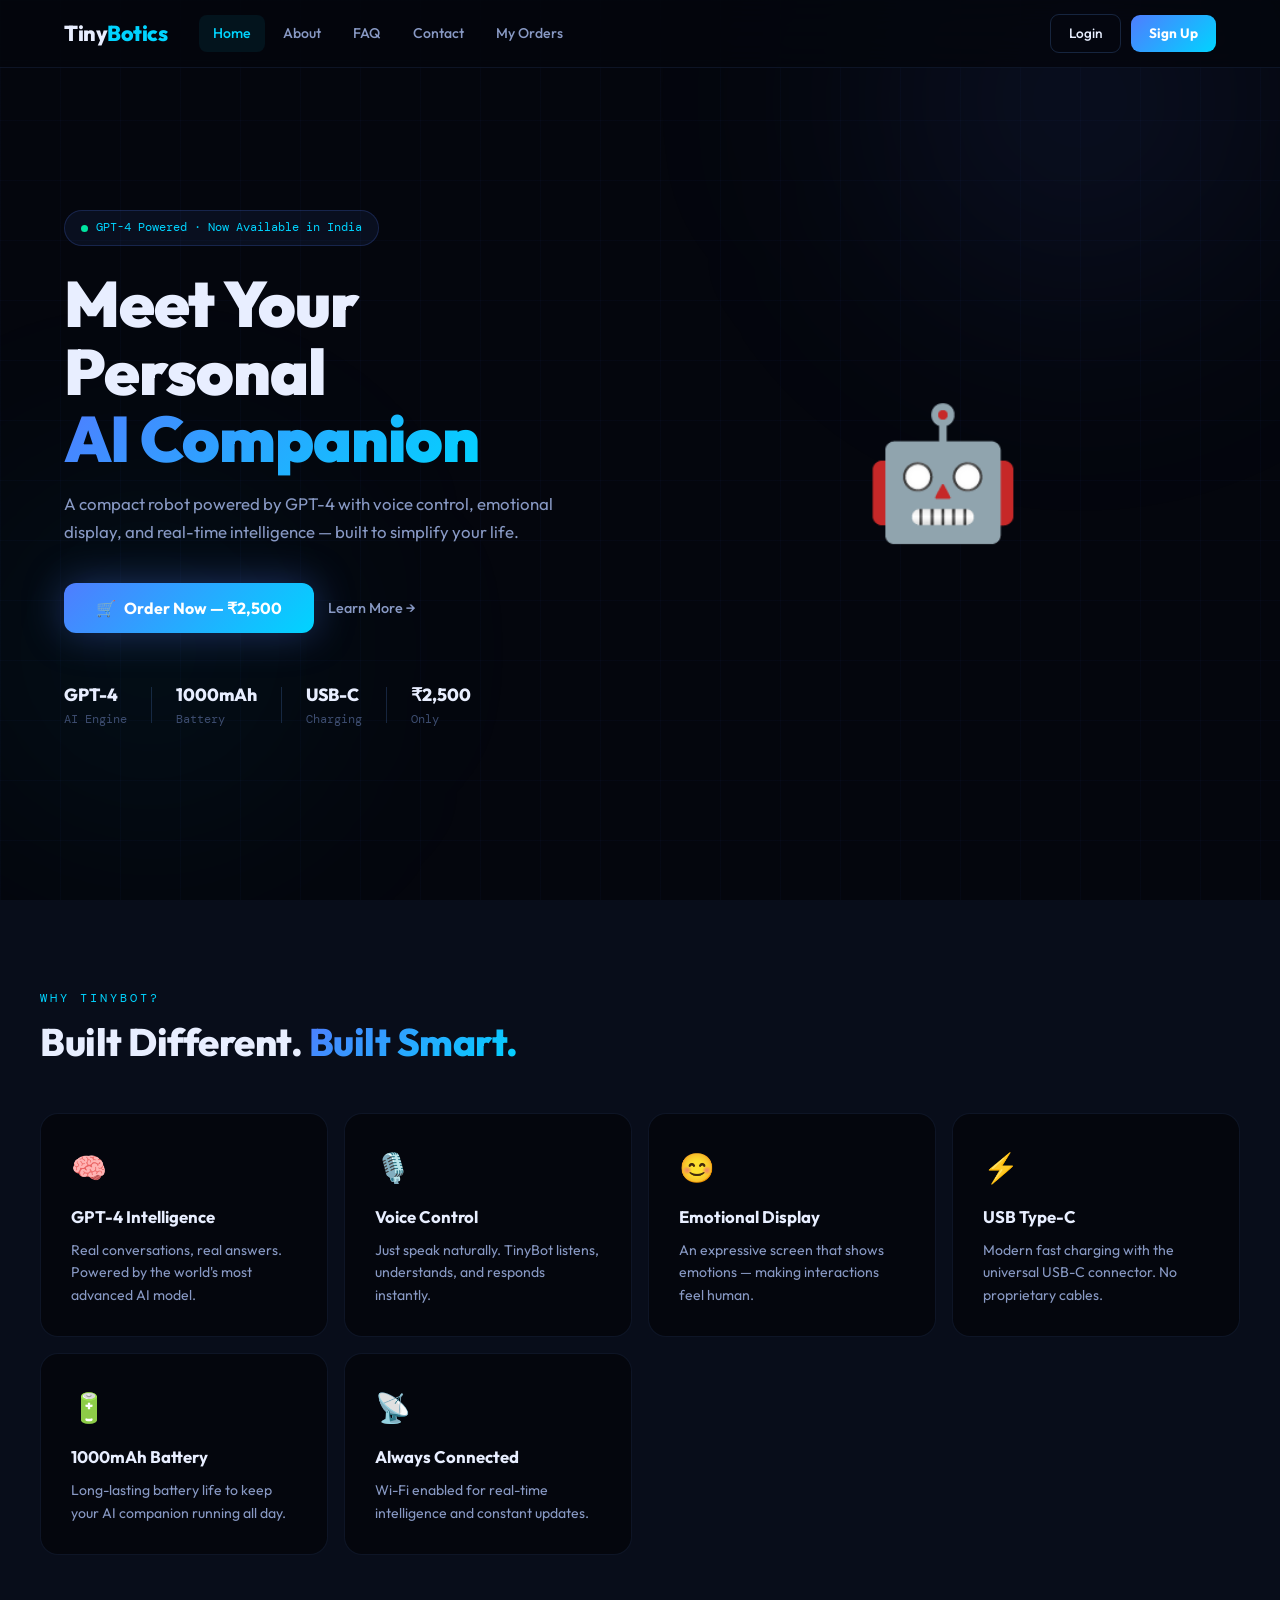
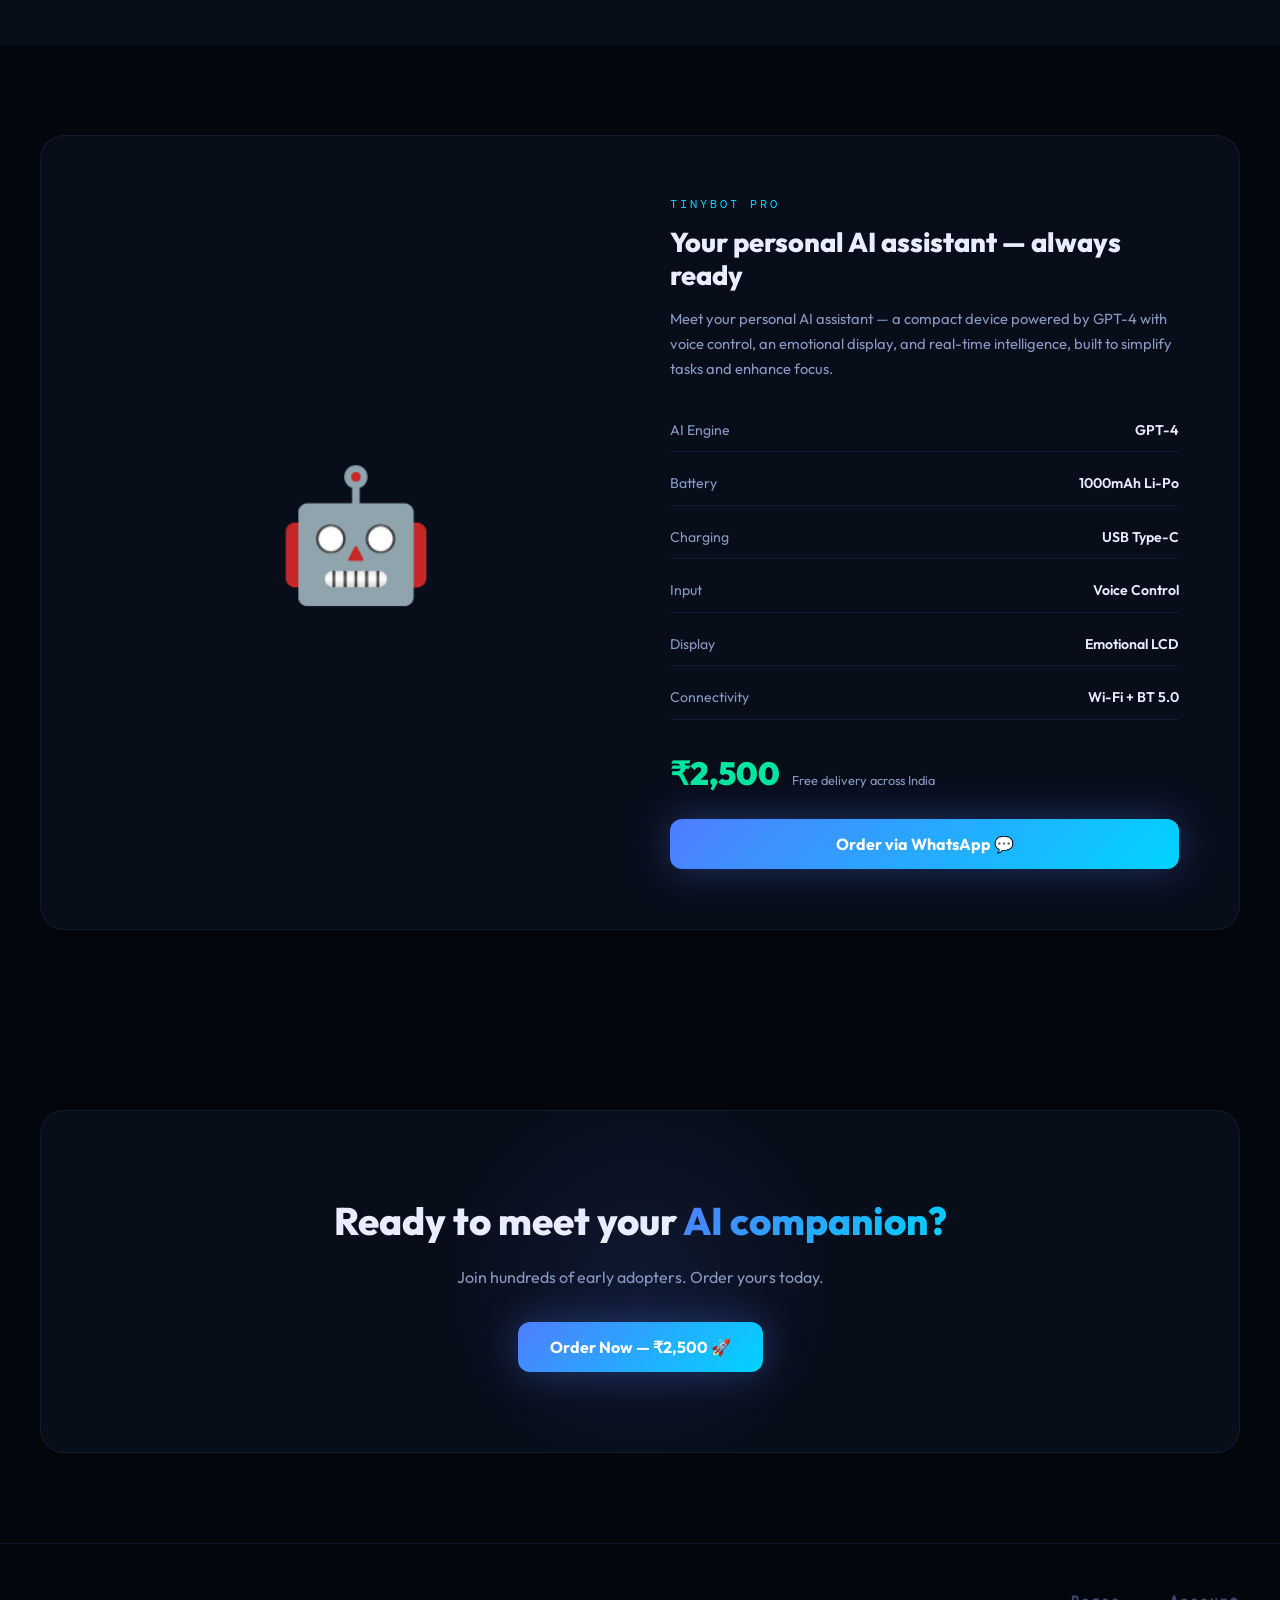
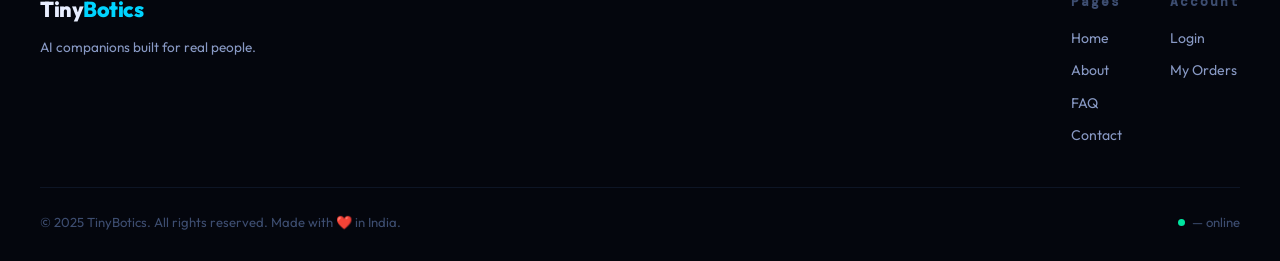
==== index.html @ 87dfd5c6 "Update index.html" ====
<!DOCTYPE html>
<html lang="en">
<head>
<meta charset="UTF-8">
<meta name="viewport" content="width=device-width, initial-scale=1.0">
<title>TinyBotics — AI Robot Companion</title>
<link href="https://fonts.googleapis.com/css2?family=Outfit:wght@300;400;500;600;700;800;900&family=DM+Mono:wght@400;500&display=swap" rel="stylesheet">
<link rel="stylesheet" href="style.css">
</head>
<body>

<!-- NAVBAR -->
<nav class="navbar">
  <div class="nav-container">
    <a href="index.html" class="logo">Tiny<span>Botics</span></a>
    <ul class="nav-links" id="nav-links">
      <li><a href="index.html" class="active">Home</a></li>
      <li><a href="about.html">About</a></li>
      <li><a href="faq.html">FAQ</a></li>
      <li><a href="contact.html">Contact</a></li>
      <li><a href="orders.html">My Orders</a></li>
    </ul>
    <div class="nav-auth" id="nav-auth">
      <a href="login.html" class="btn-outline">Login</a>
      <a href="login.html#signup" class="btn-primary">Sign Up</a>
    </div>
    <div class="nav-user" id="nav-user" style="display:none">
      <span class="user-greeting" id="user-greeting"></span>
      <div class="avatar-wrap">
        <div class="avatar" id="nav-avatar" onclick="toggleMenu()"></div>
        <div class="avatar-dropdown" id="avatar-dropdown">
          <a href="orders.html">📦 My Orders</a>
          <button onclick="doLogout()">🚪 Logout</button>
        </div>
      </div>
    </div>
    <button class="hamburger" onclick="toggleNav()" id="hamburger">☰</button>
  </div>
</nav>

<!-- HERO -->
<section class="hero">
  <div class="hero-bg-grid"></div>
  <div class="hero-orb orb1"></div>
  <div class="hero-orb orb2"></div>
  <div class="hero-content">
    <div class="hero-badge">
      <span class="badge-dot"></span>
      GPT-4 Powered · Now Available in India
    </div>
    <h1 class="hero-title">
      Meet Your Personal<br>
      <span class="gradient-text">AI Companion</span>
    </h1>
    <p class="hero-sub">A compact robot powered by GPT-4 with voice control, emotional display, and real-time intelligence — built to simplify your life.</p>
    <div class="hero-actions">
      <button class="btn-buy-hero" onclick="handleBuy()">
        <span>🛒</span> Order Now — ₹2,500
      </button>
      <a href="about.html" class="btn-learn">Learn More →</a>
    </div>
    <div class="hero-stats">
      <div class="stat"><span class="stat-n">GPT-4</span><span class="stat-l">AI Engine</span></div>
      <div class="stat-divider"></div>
      <div class="stat"><span class="stat-n">1000mAh</span><span class="stat-l">Battery</span></div>
      <div class="stat-divider"></div>
      <div class="stat"><span class="stat-n">USB-C</span><span class="stat-l">Charging</span></div>
      <div class="stat-divider"></div>
      <div class="stat"><span class="stat-n">₹2,500</span><span class="stat-l">Only</span></div>
    </div>
  </div>
  <div class="hero-image">
    <!-- REPLACE src WITH YOUR GITHUB RAW IMAGE LINK -->
    <div class="robot-frame">
      <img src="images/robot.png" alt="TinyBot Pro" class="robot-img" onerror="this.parentElement.innerHTML=robotFallback()">
      <div class="robot-glow"></div>
    </div>
  </div>
</section>

<!-- FEATURES -->
<section class="section features-section">
  <div class="container">
    <p class="section-tag">Why TinyBot?</p>
    <h2 class="section-title">Built Different. <span class="gradient-text">Built Smart.</span></h2>
    <div class="features-grid">
      <div class="feature-card">
        <div class="feat-icon">🧠</div>
        <h3>GPT-4 Intelligence</h3>
        <p>Real conversations, real answers. Powered by the world's most advanced AI model.</p>
      </div>
      <div class="feature-card">
        <div class="feat-icon">🎙️</div>
        <h3>Voice Control</h3>
        <p>Just speak naturally. TinyBot listens, understands, and responds instantly.</p>
      </div>
      <div class="feature-card">
        <div class="feat-icon">😊</div>
        <h3>Emotional Display</h3>
        <p>An expressive screen that shows emotions — making interactions feel human.</p>
      </div>
      <div class="feature-card">
        <div class="feat-icon">⚡</div>
        <h3>USB Type-C</h3>
        <p>Modern fast charging with the universal USB-C connector. No proprietary cables.</p>
      </div>
      <div class="feature-card">
        <div class="feat-icon">🔋</div>
        <h3>1000mAh Battery</h3>
        <p>Long-lasting battery life to keep your AI companion running all day.</p>
      </div>
      <div class="feature-card">
        <div class="feat-icon">📡</div>
        <h3>Always Connected</h3>
        <p>Wi-Fi enabled for real-time intelligence and constant updates.</p>
      </div>
    </div>
  </div>
</section>

<!-- PRODUCT SHOWCASE -->
<section class="section product-section">
  <div class="container">
    <div class="product-card">
      <div class="product-img-wrap">
        <!-- REPLACE WITH YOUR GITHUB IMAGE -->
        <img src="https://raw.githubusercontent.com/Sahusohan/robo/refs/heads/main/images/file_00000000af5871fa86907bddb2da27bc.png" alt="TinyBot Pro" class="product-img" onerror="this.style.display='none'">
        <div class="product-img-fallback" id="prod-fallback">🤖</div>
      </div>
      <div class="product-info">
        <p class="section-tag">TinyBot Pro</p>
        <h2>Your personal AI assistant — always ready</h2>
        <p class="product-desc">Meet your personal AI assistant — a compact device powered by GPT-4 with voice control, an emotional display, and real-time intelligence, built to simplify tasks and enhance focus.</p>
        <ul class="product-specs">
          <li><span class="spec-key">AI Engine</span><span class="spec-val">GPT-4</span></li>
          <li><span class="spec-key">Battery</span><span class="spec-val">1000mAh Li-Po</span></li>
          <li><span class="spec-key">Charging</span><span class="spec-val">USB Type-C</span></li>
          <li><span class="spec-key">Input</span><span class="spec-val">Voice Control</span></li>
          <li><span class="spec-key">Display</span><span class="spec-val">Emotional LCD</span></li>
          <li><span class="spec-key">Connectivity</span><span class="spec-val">Wi-Fi + BT 5.0</span></li>
        </ul>
        <div class="product-price-row">
          <span class="product-price">₹2,500</span>
          <span class="price-note">Free delivery across India</span>
        </div>
        <button class="btn-buy-hero" onclick="handleBuy()" style="width:100%;justify-content:center;">Order via WhatsApp 💬</button>
      </div>
    </div>
  </div>
</section>

<!-- CTA -->
<section class="section cta-section">
  <div class="container">
    <div class="cta-box">
      <div class="cta-orb"></div>
      <h2>Ready to meet your <span class="gradient-text">AI companion?</span></h2>
      <p>Join hundreds of early adopters. Order yours today.</p>
      <button class="btn-buy-hero" onclick="handleBuy()">Order Now — ₹2,500 🚀</button>
    </div>
  </div>
</section>

<!-- FOOTER -->
<footer class="footer">
  <div class="container">
    <div class="footer-top">
      <div class="footer-brand">
        <div class="logo">Tiny<span>Botics</span></div>
        <p>AI companions built for real people.</p>
      </div>
      <div class="footer-links">
        <div class="footer-col">
          <h4>Pages</h4>
          <a href="index.html">Home</a>
          <a href="about.html">About</a>
          <a href="faq.html">FAQ</a>
          <a href="contact.html">Contact</a>
        </div>
        <div class="footer-col">
          <h4>Account</h4>
          <a href="login.html">Login</a>
          <a href="orders.html">My Orders</a>
        </div>
      </div>
    </div>
    <div class="footer-bottom">
      <p>© 2025 TinyBotics. All rights reserved. Made with ❤️ in India.</p>
      <div class="visitor-pill" id="visitor-pill">
        <span class="vis-dot"></span>
        <span id="vis-count">— online</span>
      </div>
    </div>
  </div>
</footer>

<!-- TOAST -->
<div class="toast" id="toast"></div>

<script type="module">
import { initializeApp } from "https://www.gstatic.com/firebasejs/10.12.0/firebase-app.js";
import { getAuth, onAuthStateChanged, signOut } from "https://www.gstatic.com/firebasejs/10.12.0/firebase-auth.js";
import { getFirestore, collection, addDoc, getDocs, doc, setDoc, serverTimestamp } from "https://www.gstatic.com/firebasejs/10.12.0/firebase-firestore.js";

const firebaseConfig = {
  apiKey: "AIzaSyBPeJZRj48zLkgLziX-AaB--edSS_GfoOU",
  authDomain: "anonymousconfession-19707.firebaseapp.com",
  databaseURL: "https://anonymousconfession-19707-default-rtdb.firebaseio.com",
  projectId: "anonymousconfession-19707",
  storageBucket: "anonymousconfession-19707.firebasestorage.app",
  messagingSenderId: "513711142017",
  appId: "1:513711142017:web:319791913b52aa5b644980"
};

const app = initializeApp(firebaseConfig);
const auth = getAuth(app);
const db = getFirestore(app);
let currentUser = null;

onAuthStateChanged(auth, async (user) => {
  currentUser = user;
  if (user) {
    document.getElementById('nav-auth').style.display = 'none';
    document.getElementById('nav-user').style.display = 'flex';
    const name = user.displayName || user.email.split('@')[0];
    document.getElementById('user-greeting').textContent = 'Hi, ' + name.split(' ')[0];
    document.getElementById('nav-avatar').textContent = name.charAt(0).toUpperCase();
    await setDoc(doc(db, 'visitors', user.uid), { lastSeen: serverTimestamp(), email: user.email }, { merge: true });
  }
});

// Visitor count
try {
  const snap = await getDocs(collection(db, 'visitors'));
  const now = Date.now();
  let active = 0;
  snap.forEach(d => {
    const ts = d.data().lastSeen?.toMillis?.() || 0;
    if (now - ts < 10 * 60 * 1000) active++;
  });
  document.getElementById('vis-count').textContent = Math.max(active, 1) + ' online';
} catch(e) {}

window.handleBuy = function() {
  if (!currentUser) {
    showToast('⚠️ Please login first to place an order!', 'warn');
    setTimeout(() => window.location.href = 'login.html', 1500);
    return;
  }
  const name = encodeURIComponent(currentUser.displayName || 'Customer');
  const email = encodeURIComponent(currentUser.email);
  const msg = encodeURIComponent(
    `Hello TinyBotics! 👋\n\nI want to order a TinyBot Pro.\n\nName: ${decodeURIComponent(name)}\nEmail: ${decodeURIComponent(email)}\nProduct: TinyBot Pro\nPrice: ₹2,500\n\nPlease confirm and share payment details. Thank you!`
  );
  // Save order
  addDoc(collection(db, 'orders'), {
    userId: currentUser.uid,
    userName: currentUser.displayName || 'Customer',
    userEmail: currentUser.email,
    product: 'TinyBot Pro',
    price: 2500,
    status: 'pending',
    trackingLink: '',
    createdAt: serverTimestamp()
  }).catch(() => {});
  // REPLACE 919999999999 WITH YOUR NUMBER
  window.open(`https://wa.me/919999999999?text=${msg}`, '_blank');
};

window.doLogout = async function() {
  await signOut(auth);
  window.location.href = 'login.html';
};

window.toggleMenu = function() {
  document.getElementById('avatar-dropdown').classList.toggle('open');
};
document.addEventListener('click', e => {
  if (!e.target.closest('.avatar-wrap')) document.getElementById('avatar-dropdown')?.classList.remove('open');
});
</script>

<script>
function robotFallback() {
  return '<div style="font-size:8rem;text-align:center;padding:40px">🤖</div>';
}
function toggleNav() {
  document.getElementById('nav-links').classList.toggle('open');
}
function showToast(msg, type) {
  const t = document.getElementById('toast');
  t.textContent = msg;
  t.className = 'toast show ' + (type || '');
  setTimeout(() => t.className = 'toast', 3000);
}
window.showToast = showToast;
</script>
</body>
</html>
---- style.css ----
/* ============================================
   TINYBOTICS — SHARED STYLESHEET
   ============================================ */

:root {
  --bg: #04060d;
  --surface: #080d1a;
  --surface2: #0f1629;
  --surface3: #151e35;
  --border: rgba(100,160,255,0.1);
  --border2: rgba(100,160,255,0.2);
  --accent: #4f7dff;
  --accent2: #00d4ff;
  --glow: rgba(79,125,255,0.4);
  --text: #e8eeff;
  --text2: #8899c4;
  --muted: #3d4d70;
  --green: #00e5a0;
  --red: #ff4d6a;
  --orange: #ffb347;
  --gradient: linear-gradient(135deg, #4f7dff, #00d4ff);
}

* { margin: 0; padding: 0; box-sizing: border-box; }
html { scroll-behavior: smooth; }

body {
  background: var(--bg);
  color: var(--text);
  font-family: 'Outfit', sans-serif;
  overflow-x: hidden;
  line-height: 1.6;
}

/* ===== NAVBAR ===== */
.navbar {
  position: fixed;
  top: 0; left: 0; right: 0;
  z-index: 200;
  background: rgba(4,6,13,0.85);
  backdrop-filter: blur(24px);
  border-bottom: 1px solid var(--border);
  height: 68px;
}
.nav-container {
  max-width: 1200px;
  margin: 0 auto;
  padding: 0 24px;
  height: 100%;
  display: flex;
  align-items: center;
  gap: 32px;
}
.logo {
  font-size: 1.35rem;
  font-weight: 800;
  color: var(--text);
  text-decoration: none;
  letter-spacing: -0.5px;
  white-space: nowrap;
}
.logo span { color: var(--accent2); }

.nav-links {
  display: flex;
  list-style: none;
  gap: 4px;
  flex: 1;
}
.nav-links a {
  display: block;
  padding: 7px 14px;
  color: var(--text2);
  text-decoration: none;
  font-size: 0.88rem;
  font-weight: 500;
  border-radius: 8px;
  transition: all 0.2s;
}
.nav-links a:hover { background: var(--surface2); color: var(--text); }
.nav-links a.active { color: var(--accent2); background: rgba(0,212,255,0.07); }

.nav-auth { display: flex; gap: 10px; align-items: center; margin-left: auto; }
.nav-user { display: flex; align-items: center; gap: 12px; margin-left: auto; }
.user-greeting { font-size: 0.85rem; color: var(--text2); white-space: nowrap; }

.btn-outline {
  padding: 8px 18px;
  border: 1px solid var(--border2);
  border-radius: 9px;
  color: var(--text);
  text-decoration: none;
  font-size: 0.85rem;
  font-weight: 500;
  transition: all 0.2s;
  white-space: nowrap;
}
.btn-outline:hover { border-color: var(--accent); color: var(--accent); }

.btn-primary {
  padding: 8px 18px;
  background: var(--gradient);
  border-radius: 9px;
  color: #fff;
  text-decoration: none;
  font-size: 0.85rem;
  font-weight: 700;
  transition: all 0.2s;
  border: none;
  cursor: pointer;
  white-space: nowrap;
}
.btn-primary:hover { opacity: 0.85; transform: translateY(-1px); }

.avatar-wrap { position: relative; }
.avatar {
  width: 36px; height: 36px;
  border-radius: 50%;
  background: var(--gradient);
  display: flex; align-items: center; justify-content: center;
  font-weight: 800; font-size: 0.9rem; color: #fff;
  cursor: pointer;
}
.avatar-dropdown {
  display: none;
  position: absolute;
  right: 0; top: calc(100% + 10px);
  background: var(--surface2);
  border: 1px solid var(--border2);
  border-radius: 12px;
  padding: 8px;
  min-width: 155px;
  box-shadow: 0 20px 40px rgba(0,0,0,0.5);
  z-index: 300;
}
.avatar-dropdown.open { display: block; }
.avatar-dropdown a,
.avatar-dropdown button {
  display: block; width: 100%;
  padding: 10px 14px;
  border-radius: 8px;
  color: var(--text);
  text-decoration: none;
  font-size: 0.86rem;
  background: none; border: none;
  cursor: pointer;
  font-family: 'Outfit', sans-serif;
  text-align: left;
  transition: background 0.15s;
}
.avatar-dropdown a:hover,
.avatar-dropdown button:hover { background: var(--surface3); }

.hamburger {
  display: none;
  background: none; border: 1px solid var(--border);
  color: var(--text); padding: 7px 11px;
  border-radius: 8px; cursor: pointer;
  font-size: 1rem; margin-left: auto;
}

/* ===== HERO ===== */
.hero {
  min-height: 100vh;
  padding: 120px 24px 80px;
  display: grid;
  grid-template-columns: 1fr 1fr;
  align-items: center;
  gap: 60px;
  max-width: 1200px;
  margin: 0 auto;
  position: relative;
}
.hero-bg-grid {
  position: fixed; inset: 0; pointer-events: none; z-index: 0;
  background-image: linear-gradient(rgba(79,125,255,0.03) 1px, transparent 1px),
    linear-gradient(90deg, rgba(79,125,255,0.03) 1px, transparent 1px);
  background-size: 60px 60px;
}
.hero-orb {
  position: fixed; border-radius: 50%;
  filter: blur(110px); pointer-events: none; z-index: 0;
}
.orb1 { width: 600px; height: 600px; background: radial-gradient(circle, rgba(79,125,255,0.12), transparent 70%); top: -200px; right: -100px; }
.orb2 { width: 500px; height: 500px; background: radial-gradient(circle, rgba(0,212,255,0.08), transparent 70%); bottom: 0; left: -100px; }

.hero-content { position: relative; z-index: 1; }
.hero-badge {
  display: inline-flex; align-items: center; gap: 8px;
  background: rgba(79,125,255,0.08);
  border: 1px solid rgba(79,125,255,0.2);
  padding: 7px 16px; border-radius: 100px;
  font-size: 0.78rem; color: var(--accent2);
  margin-bottom: 24px; font-family: 'DM Mono', monospace;
}
.badge-dot {
  width: 7px; height: 7px; border-radius: 50%;
  background: var(--green);
  animation: pulse 2s infinite;
}
@keyframes pulse { 0%,100%{opacity:1}50%{opacity:0.4} }

.hero-title {
  font-size: clamp(2.6rem, 5vw, 4.2rem);
  font-weight: 900;
  line-height: 1.05;
  letter-spacing: -1px;
  margin-bottom: 18px;
}
.gradient-text {
  background: var(--gradient);
  -webkit-background-clip: text;
  -webkit-text-fill-color: transparent;
}
.hero-sub {
  font-size: 1.05rem;
  color: var(--text2);
  max-width: 500px;
  margin-bottom: 36px;
  line-height: 1.7;
}
.hero-actions { display: flex; gap: 14px; flex-wrap: wrap; align-items: center; margin-bottom: 48px; }
.btn-buy-hero {
  display: inline-flex; align-items: center; gap: 8px;
  background: var(--gradient);
  border: none; color: #fff;
  padding: 15px 32px; border-radius: 12px;
  font-family: 'Outfit', sans-serif;
  font-size: 1rem; font-weight: 700; cursor: pointer;
  box-shadow: 0 0 40px rgba(79,125,255,0.35);
  transition: all 0.25s;
}
.btn-buy-hero:hover { transform: translateY(-3px); box-shadow: 0 0 60px rgba(79,125,255,0.5); opacity: 0.92; }
.btn-learn {
  color: var(--text2); text-decoration: none;
  font-size: 0.9rem; font-weight: 500; transition: color 0.2s;
}
.btn-learn:hover { color: var(--text); }

.hero-stats { display: flex; align-items: center; gap: 24px; flex-wrap: wrap; }
.stat { display: flex; flex-direction: column; gap: 2px; }
.stat-n { font-size: 1.1rem; font-weight: 800; }
.stat-l { font-size: 0.72rem; color: var(--muted); font-family: 'DM Mono', monospace; }
.stat-divider { width: 1px; height: 36px; background: var(--border2); }

.hero-image { position: relative; z-index: 1; display: flex; justify-content: center; align-items: center; }
.robot-frame { position: relative; }
.robot-img {
  width: 100%; max-width: 420px; border-radius: 24px;
  box-shadow: 0 0 80px rgba(79,125,255,0.25);
  position: relative; z-index: 1;
}
.robot-glow {
  position: absolute; inset: -20px;
  background: radial-gradient(ellipse, rgba(79,125,255,0.15), transparent 70%);
  pointer-events: none;
}

/* ===== SECTIONS ===== */
.section { padding: 90px 24px; position: relative; z-index: 1; }
.container { max-width: 1200px; margin: 0 auto; }
.section-tag {
  font-family: 'DM Mono', monospace;
  font-size: 0.72rem; letter-spacing: 3px;
  text-transform: uppercase; color: var(--accent2);
  margin-bottom: 12px;
}
.section-title {
  font-size: clamp(1.8rem, 3vw, 2.8rem);
  font-weight: 800; letter-spacing: -0.5px;
  margin-bottom: 48px; line-height: 1.15;
}

/* FEATURES */
.features-section { background: var(--surface); }
.features-grid {
  display: grid;
  grid-template-columns: repeat(auto-fit, minmax(280px, 1fr));
  gap: 16px;
}
.feature-card {
  background: var(--bg);
  border: 1px solid var(--border);
  border-radius: 18px; padding: 30px;
  transition: all 0.25s;
}
.feature-card:hover { border-color: var(--border2); transform: translateY(-4px); }
.feat-icon { font-size: 1.8rem; margin-bottom: 14px; }
.feature-card h3 { font-size: 1.05rem; font-weight: 700; margin-bottom: 8px; }
.feature-card p { font-size: 0.88rem; color: var(--text2); line-height: 1.6; }

/* PRODUCT CARD */
.product-card {
  display: grid;
  grid-template-columns: 1fr 1fr;
  gap: 60px; align-items: center;
  background: var(--surface);
  border: 1px solid var(--border);
  border-radius: 24px; padding: 60px;
}
.product-img-wrap { position: relative; }
.product-img { width: 100%; border-radius: 18px; }
.product-img-fallback { font-size: 8rem; text-align: center; padding: 40px; }
.product-desc { color: var(--text2); font-size: 0.92rem; line-height: 1.7; margin-bottom: 28px; }
.product-specs { list-style: none; margin-bottom: 28px; display: flex; flex-direction: column; gap: 10px; }
.product-specs li { display: flex; justify-content: space-between; padding: 10px 0; border-bottom: 1px solid var(--border); font-size: 0.88rem; }
.spec-key { color: var(--text2); }
.spec-val { font-weight: 600; }
.product-price-row { display: flex; align-items: baseline; gap: 12px; margin-bottom: 20px; }
.product-price { font-size: 2rem; font-weight: 900; color: var(--green); }
.price-note { font-size: 0.8rem; color: var(--text2); }
.product-info h2 { font-size: 1.7rem; font-weight: 800; margin-bottom: 14px; line-height: 1.2; }

/* CTA */
.cta-section { text-align: center; }
.cta-box {
  background: var(--surface);
  border: 1px solid var(--border);
  border-radius: 24px;
  padding: 80px 40px;
  position: relative; overflow: hidden;
}
.cta-orb {
  position: absolute; width: 400px; height: 400px;
  border-radius: 50%; left: 50%; top: 50%;
  transform: translate(-50%,-50%);
  background: radial-gradient(circle, rgba(79,125,255,0.1), transparent 70%);
  pointer-events: none;
}
.cta-box h2 { font-size: clamp(1.6rem, 3vw, 2.4rem); font-weight: 800; margin-bottom: 12px; position: relative; z-index: 1; }
.cta-box p { color: var(--text2); margin-bottom: 32px; position: relative; z-index: 1; }
.cta-box .btn-buy-hero { position: relative; z-index: 1; }

/* FOOTER */
.footer { padding: 48px 24px 28px; border-top: 1px solid var(--border); position: relative; z-index: 1; }
.footer-top { display: flex; justify-content: space-between; gap: 40px; margin-bottom: 40px; flex-wrap: wrap; }
.footer-brand .logo { margin-bottom: 10px; display: block; }
.footer-brand p { color: var(--text2); font-size: 0.85rem; }
.footer-links { display: flex; gap: 48px; }
.footer-col { display: flex; flex-direction: column; gap: 10px; }
.footer-col h4 { font-size: 0.8rem; font-family: 'DM Mono', monospace; letter-spacing: 2px; color: var(--muted); margin-bottom: 4px; }
.footer-col a { color: var(--text2); text-decoration: none; font-size: 0.88rem; transition: color 0.2s; }
.footer-col a:hover { color: var(--text); }
.footer-bottom { display: flex; align-items: center; justify-content: space-between; padding-top: 24px; border-top: 1px solid var(--border); font-size: 0.82rem; color: var(--muted); flex-wrap: wrap; gap: 12px; }
.visitor-pill { display: flex; align-items: center; gap: 7px; }
.vis-dot { width: 7px; height: 7px; border-radius: 50%; background: var(--green); animation: pulse 2s infinite; }

/* ===== AUTH ===== */
.auth-section {
  min-height: 100vh;
  display: flex; align-items: center; justify-content: center;
  padding: 100px 20px 40px;
  position: relative;
}
.auth-orb { position: fixed; border-radius: 50%; filter: blur(120px); pointer-events: none; z-index: 0; }
.auth-orb1 { width: 500px; height: 500px; background: radial-gradient(circle,rgba(79,125,255,0.12),transparent 70%); top: -100px; right: -100px; }
.auth-orb2 { width: 400px; height: 400px; background: radial-gradient(circle,rgba(0,212,255,0.08),transparent 70%); bottom: 0; left: -100px; }
.auth-card {
  background: var(--surface);
  border: 1px solid var(--border2);
  border-radius: 22px; padding: 48px 40px;
  width: 100%; max-width: 440px;
  position: relative; z-index: 1;
  box-shadow: 0 40px 80px rgba(0,0,0,0.4);
}
.auth-logo { font-size: 2.5rem; text-align: center; margin-bottom: 16px; }
.auth-title { font-size: 1.7rem; font-weight: 800; text-align: center; margin-bottom: 6px; }
.auth-sub { text-align: center; color: var(--text2); font-size: 0.9rem; margin-bottom: 32px; }
.form-group { margin-bottom: 18px; }
.form-group label { display: block; font-size: 0.82rem; font-weight: 600; color: var(--text2); margin-bottom: 8px; }
.form-group input {
  width: 100%; background: var(--surface2);
  border: 1px solid var(--border); border-radius: 11px;
  padding: 14px 16px; color: var(--text);
  font-family: 'Outfit', sans-serif; font-size: 0.92rem; outline: none;
  transition: border-color 0.2s;
}
.form-group input:focus { border-color: var(--accent); }
.form-error { color: var(--red); font-size: 0.82rem; margin-bottom: 10px; min-height: 18px; }
.auth-btn {
  width: 100%; padding: 15px;
  background: var(--gradient); border: none;
  color: #fff; border-radius: 11px;
  font-family: 'Outfit', sans-serif; font-weight: 700; font-size: 1rem;
  cursor: pointer; transition: opacity 0.2s;
}
.auth-btn:hover { opacity: 0.85; }
.auth-switch { text-align: center; margin-top: 18px; font-size: 0.85rem; color: var(--text2); }
.auth-switch a { color: var(--accent2); cursor: pointer; font-weight: 600; }

/* ===== INNER PAGES ===== */
.inner-page { padding: 110px 24px 80px; position: relative; z-index: 1; }
.page-hero { text-align: center; margin-bottom: 64px; }
.page-hero h1 { font-size: clamp(2rem, 4vw, 3rem); font-weight: 900; letter-spacing: -0.5px; margin-bottom: 12px; }
.page-sub { color: var(--text2); font-size: 1rem; max-width: 500px; margin: 0 auto; }

/* ORDERS */
.orders-list { display: flex; flex-direction: column; gap: 16px; max-width: 820px; margin: 0 auto; }
.order-card {
  background: var(--surface); border: 1px solid var(--border);
  border-radius: 18px; padding: 26px;
  transition: border-color 0.2s;
}
.order-card:hover { border-color: var(--border2); }
.order-card-top { display: flex; justify-content: space-between; align-items: flex-start; margin-bottom: 20px; flex-wrap: wrap; gap: 10px; }
.order-id { font-family: 'DM Mono', monospace; font-size: 0.82rem; color: var(--text2); }
.order-date { font-size: 0.78rem; color: var(--muted); margin-top: 4px; }
.status-badge { padding: 6px 14px; border-radius: 100px; font-size: 0.78rem; font-weight: 700; }
.status-pending { background: rgba(255,179,71,0.12); color: var(--orange); }
.status-confirmed { background: rgba(79,125,255,0.12); color: var(--accent); }
.status-shipped { background: rgba(168,85,247,0.12); color: #a855f7; }
.status-delivered { background: rgba(0,229,160,0.12); color: var(--green); }
.order-product-row { display: flex; align-items: center; gap: 14px; margin-bottom: 18px; }
.order-product-icon { width: 52px; height: 52px; background: var(--surface2); border-radius: 12px; display: flex; align-items: center; justify-content: center; font-size: 1.5rem; }
.order-product-name { font-weight: 700; font-size: 0.95rem; }
.order-product-price { font-size: 0.9rem; color: var(--green); font-weight: 800; margin-top: 3px; }
.order-tracking { padding-top: 16px; border-top: 1px solid var(--border); }
.track-label { font-size: 0.78rem; font-family: 'DM Mono', monospace; color: var(--text2); display: block; margin-bottom: 6px; }
.track-link { color: var(--accent2); font-size: 0.88rem; text-decoration: none; font-weight: 600; }
.track-link:hover { text-decoration: underline; }
.empty-state { text-align: center; padding: 80px 20px; }
.empty-icon { font-size: 3.5rem; margin-bottom: 16px; }
.empty-state h3 { font-size: 1.3rem; font-weight: 700; margin-bottom: 8px; }
.empty-state p { color: var(--text2); font-size: 0.9rem; }

/* ABOUT */
.about-grid { display: grid; grid-template-columns: 1fr 1fr; gap: 60px; align-items: center; margin-bottom: 60px; }
.about-img-wrap img { width: 100%; border-radius: 20px; }
.about-img-fallback { font-size: 8rem; text-align: center; padding: 60px; background: var(--surface); border-radius: 20px; }
.about-text h2 { font-size: 1.7rem; font-weight: 800; margin-bottom: 16px; }
.about-text p { color: var(--text2); font-size: 0.92rem; line-height: 1.7; margin-bottom: 14px; }
.about-values { display: flex; flex-direction: column; gap: 16px; margin-top: 28px; }
.value-item { display: flex; gap: 14px; align-items: flex-start; }
.value-icon { font-size: 1.4rem; margin-top: 2px; }
.value-item strong { display: block; font-size: 0.95rem; margin-bottom: 4px; }
.value-item p { font-size: 0.85rem; color: var(--text2); margin: 0; }
.mission-box { background: var(--surface); border: 1px solid var(--border2); border-radius: 20px; padding: 48px; text-align: center; margin-bottom: 60px; }
.mission-box h2 { font-size: 1.6rem; font-weight: 800; margin-bottom: 10px; }
.mission-box p { color: var(--text2); font-size: 0.9rem; }
.about-stats { display: grid; grid-template-columns: repeat(auto-fit, minmax(140px, 1fr)); gap: 16px; }
.about-stat { background: var(--surface); border: 1px solid var(--border); border-radius: 16px; padding: 26px; text-align: center; }
.astat-n { font-size: 1.5rem; font-weight: 800; background: var(--gradient); -webkit-background-clip: text; -webkit-text-fill-color: transparent; margin-bottom: 6px; }
.astat-l { font-size: 0.78rem; color: var(--muted); font-family: 'DM Mono', monospace; }

/* FAQ */
.faq-list { max-width: 760px; margin: 0 auto; display: flex; flex-direction: column; gap: 10px; }
.faq-item { background: var(--surface); border: 1px solid var(--border); border-radius: 14px; overflow: hidden; transition: border-color 0.2s; }
.faq-item.open { border-color: var(--border2); }
.faq-q {
  width: 100%; display: flex; justify-content: space-between; align-items: center;
  padding: 20px 24px; background: none; border: none;
  color: var(--text); font-family: 'Outfit', sans-serif;
  font-size: 0.95rem; font-weight: 600; cursor: pointer; text-align: left;
  transition: color 0.2s;
}
.faq-q:hover { color: var(--accent2); }
.faq-item.open .faq-q { color: var(--accent2); }
.faq-arrow { font-size: 1rem; transition: transform 0.25s; color: var(--muted); }
.faq-item.open .faq-arrow { transform: rotate(180deg); color: var(--accent2); }
.faq-a {
  max-height: 0; overflow: hidden;
  padding: 0 24px; font-size: 0.9rem;
  color: var(--text2); line-height: 1.7;
  transition: max-height 0.35s ease, padding 0.35s ease;
}
.faq-item.open .faq-a { max-height: 300px; padding: 0 24px 22px; }

/* CONTACT */
.contact-grid { display: grid; grid-template-columns: 1fr 1fr; gap: 48px; align-items: start; max-width: 1000px; margin: 0 auto; }
.contact-cards { display: grid; grid-template-columns: 1fr 1fr; gap: 14px; }
.contact-card { background: var(--surface); border: 1px solid var(--border); border-radius: 16px; padding: 24px; transition: border-color 0.2s; }
.contact-card:hover { border-color: var(--border2); }
.contact-icon { font-size: 1.6rem; margin-bottom: 10px; }
.contact-card h3 { font-size: 0.95rem; font-weight: 700; margin-bottom: 6px; }
.contact-card p { font-size: 0.82rem; color: var(--text2); margin-bottom: 12px; line-height: 1.5; }
.contact-link { color: var(--accent2); font-size: 0.85rem; text-decoration: none; font-weight: 600; }
.contact-link:hover { text-decoration: underline; }
.contact-form-wrap h2 { font-size: 1.4rem; font-weight: 800; margin-bottom: 8px; }

/* LOADING */
.loading-state { text-align: center; padding: 60px; color: var(--text2); display: flex; flex-direction: column; align-items: center; gap: 14px; }
.spinner { width: 28px; height: 28px; border: 3px solid rgba(79,125,255,0.2); border-top-color: var(--accent); border-radius: 50%; animation: spin 0.7s linear infinite; }
@keyframes spin { to { transform: rotate(360deg); } }

/* TOAST */
.toast {
  position: fixed; bottom: 24px; right: 24px;
  background: var(--surface2); border: 1px solid var(--border2);
  border-radius: 12px; padding: 13px 20px; font-size: 0.86rem;
  z-index: 999; transform: translateY(14px); opacity: 0;
  transition: all 0.3s; pointer-events: none;
  box-shadow: 0 20px 40px rgba(0,0,0,0.4);
}
.toast.show { opacity: 1; transform: translateY(0); }
.toast.success { border-color: var(--green); color: var(--green); }
.toast.error { border-color: var(--red); color: var(--red); }
.toast.warn { border-color: var(--orange); color: var(--orange); }

/* RESPONSIVE */
@media (max-width: 900px) {
  .hero { grid-template-columns: 1fr; text-align: center; gap: 40px; }
  .hero-sub { margin: 0 auto 36px; }
  .hero-actions { justify-content: center; }
  .hero-stats { justify-content: center; }
  .hero-image { order: -1; }
  .robot-img { max-width: 280px; }
  .product-card { grid-template-columns: 1fr; gap: 32px; padding: 32px; }
  .about-grid { grid-template-columns: 1fr; }
  .contact-grid { grid-template-columns: 1fr; }
  .contact-cards { grid-template-columns: 1fr 1fr; }
}

@media (max-width: 768px) {
  .nav-links {
    display: none; flex-direction: column;
    position: fixed; top: 68px; left: 0; right: 0;
    background: var(--surface); border-bottom: 1px solid var(--border);
    padding: 16px; gap: 4px; z-index: 100;
  }
  .nav-links.open { display: flex; }
  .nav-auth { display: none; }
  .hamburger { display: block; }
  .user-greeting { display: none; }
  .auth-card { padding: 32px 24px; }
}

@media (max-width: 480px) {
  .contact-cards { grid-template-columns: 1fr; }
  .footer-top { flex-direction: column; }
  .footer-links { flex-direction: column; gap: 24px; }
}
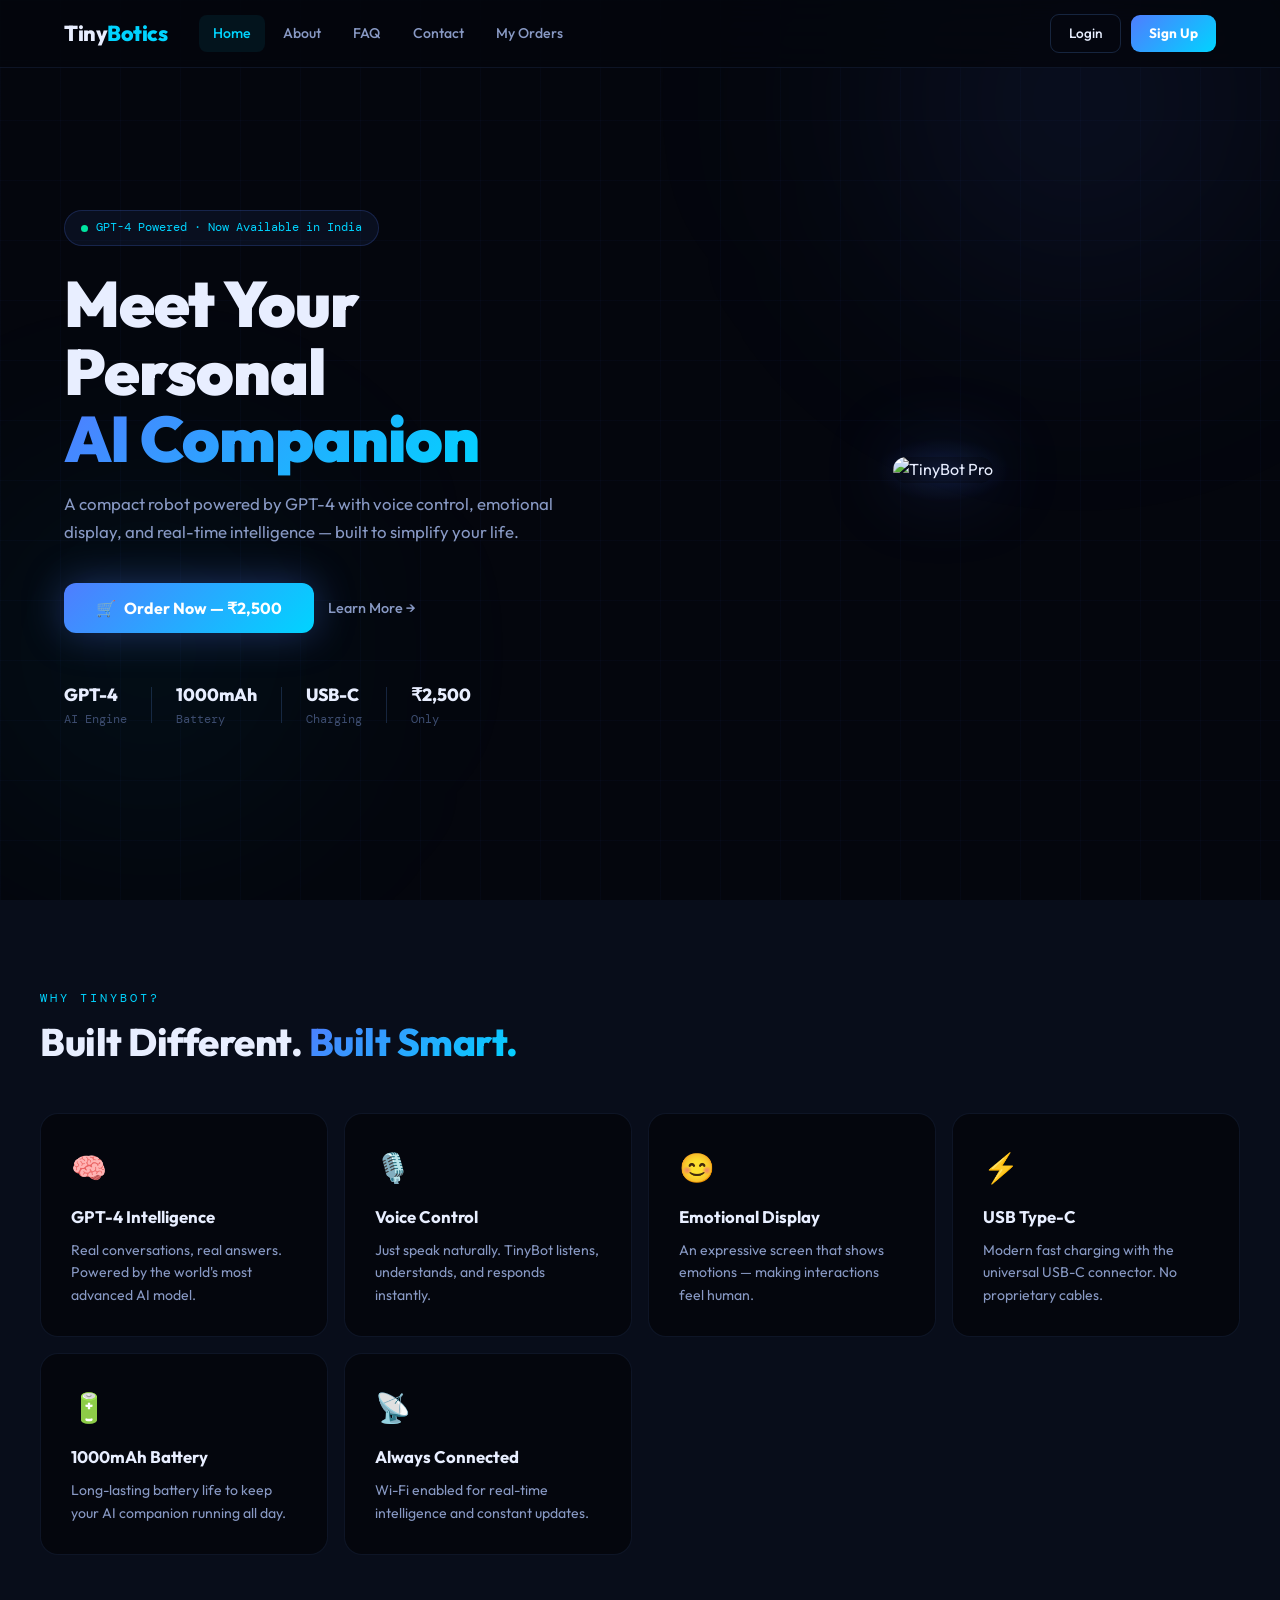
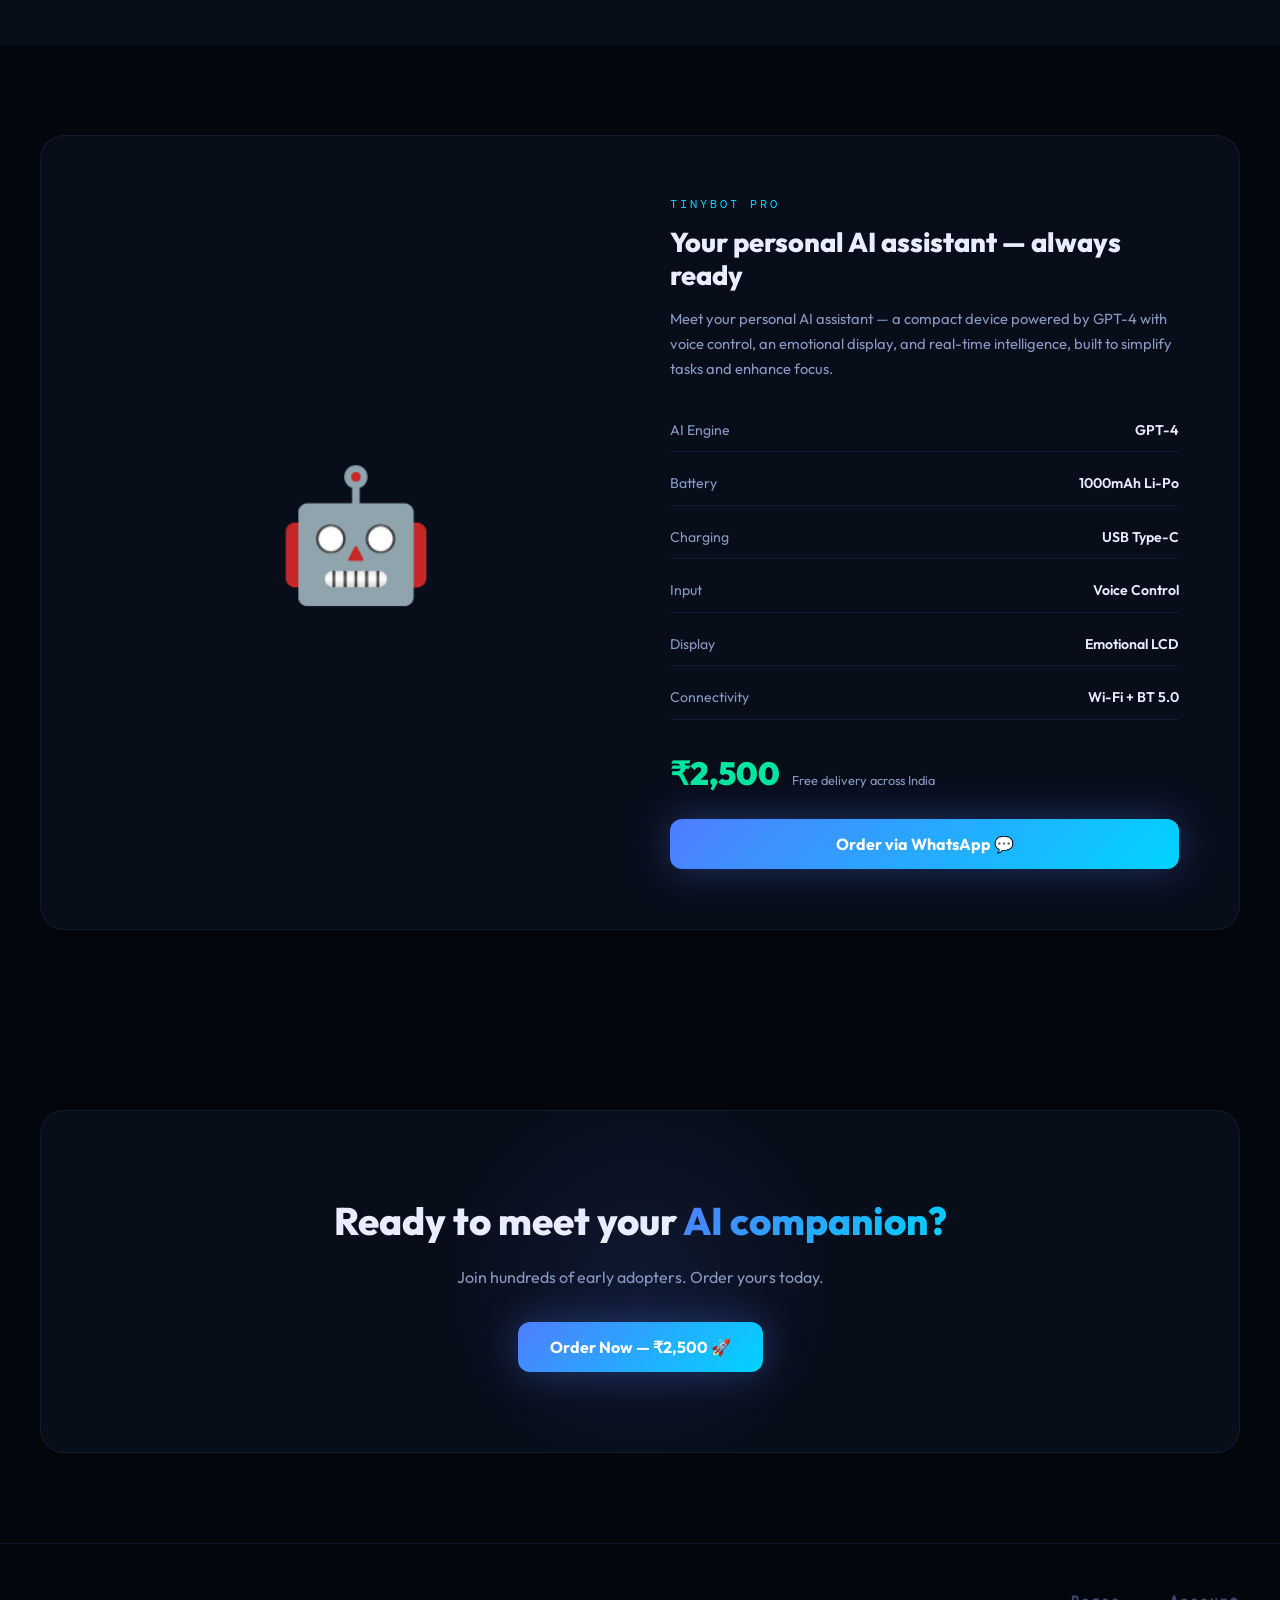
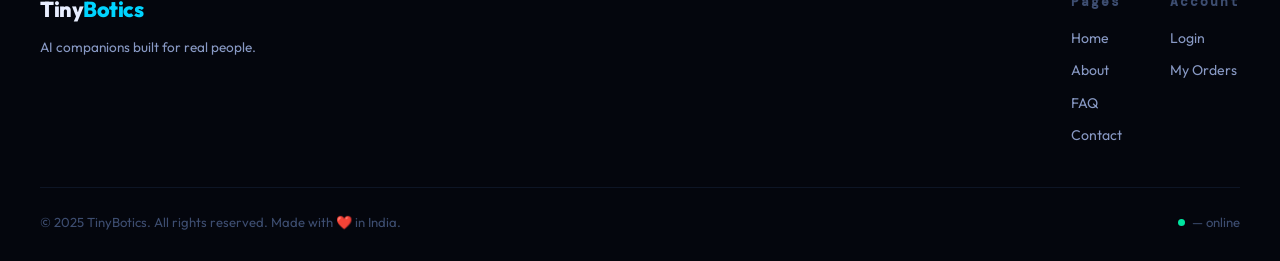
==== commit bf7dd8b6: "Update index.html" ====
--- a/index.html
+++ b/index.html
@@ -72,7 +72,7 @@
   <div class="hero-image">
     <!-- REPLACE src WITH YOUR GITHUB RAW IMAGE LINK -->
     <div class="robot-frame">
-      <img src="images/robot.png" alt="TinyBot Pro" class="robot-img" onerror="this.parentElement.innerHTML=robotFallback()">
+      <img src="https://raw.githubusercontent.com/Sahusohan/robo/refs/heads/main/images/file_00000000f62471fa93a7ef1a88999980.png" alt="TinyBot Pro" class="robot-img" onerror="this.parentElement.innerHTML=robotFallback()">
       <div class="robot-glow"></div>
     </div>
   </div>
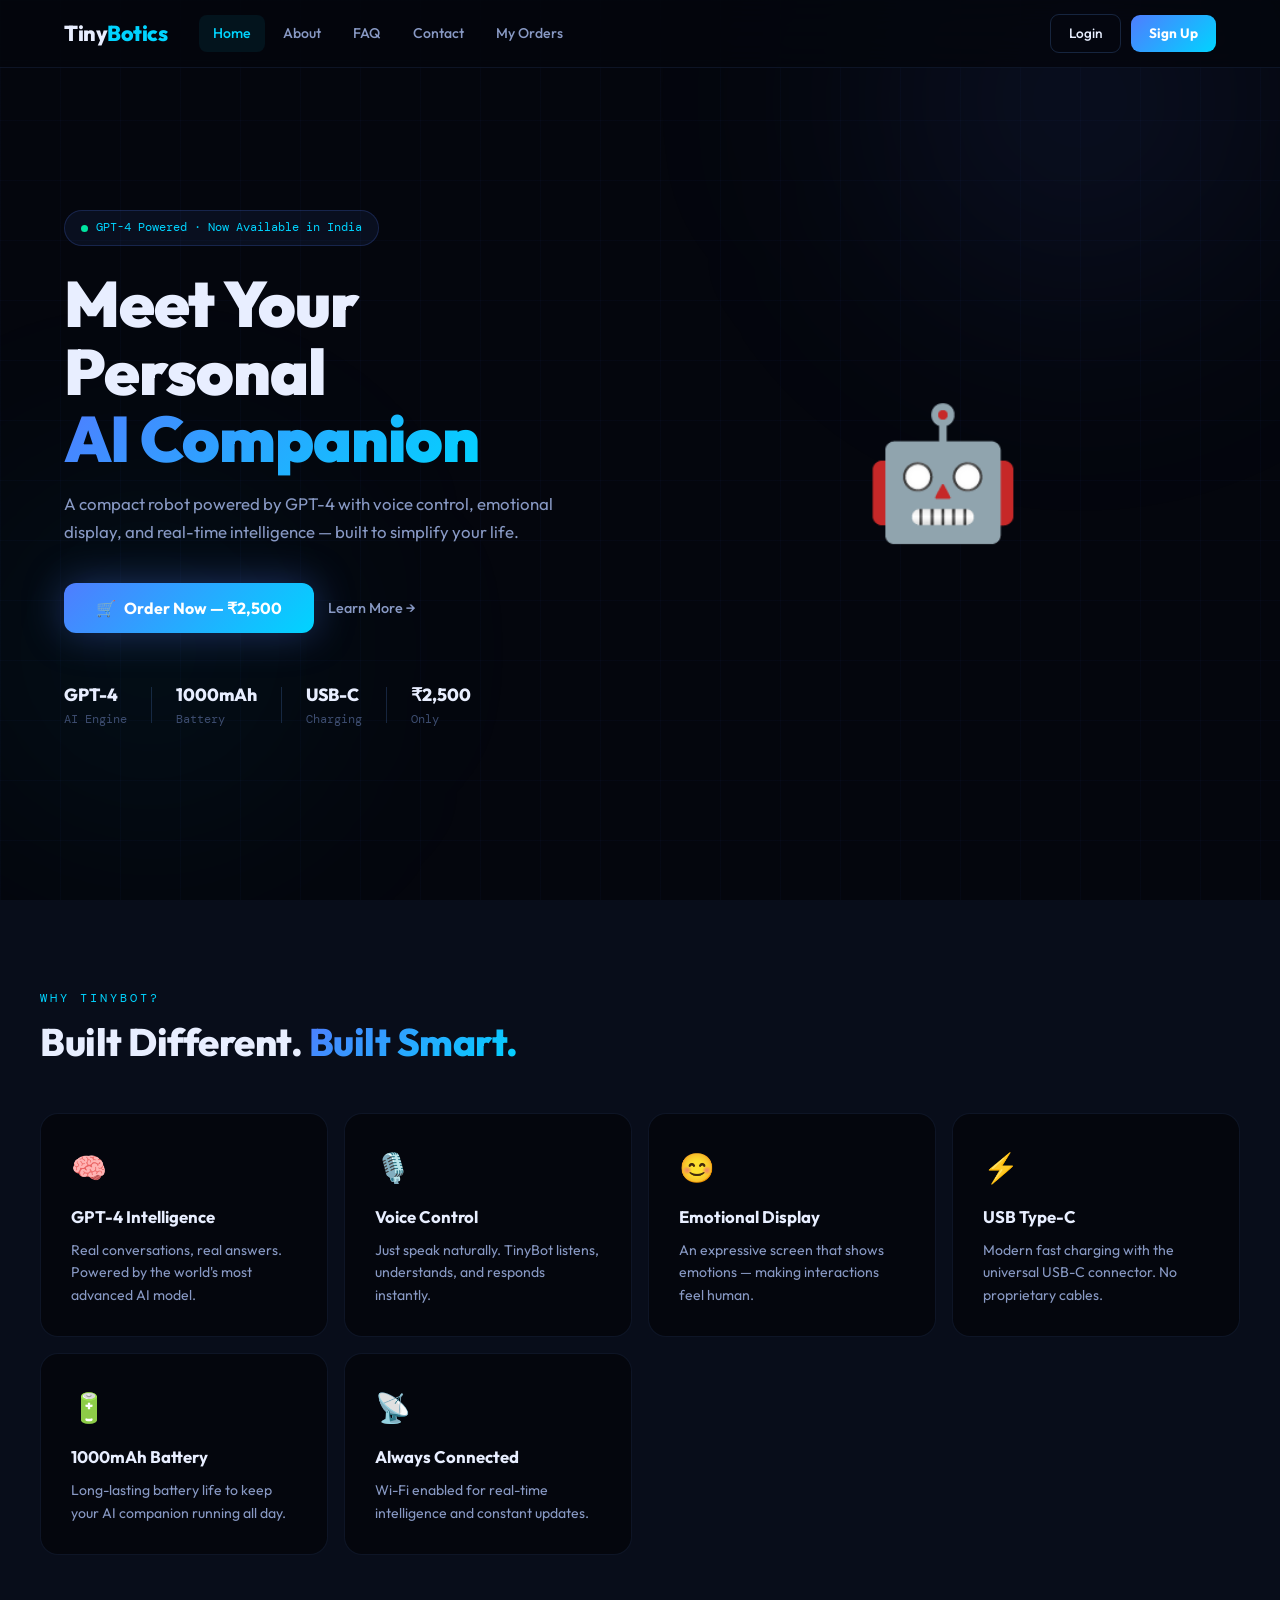
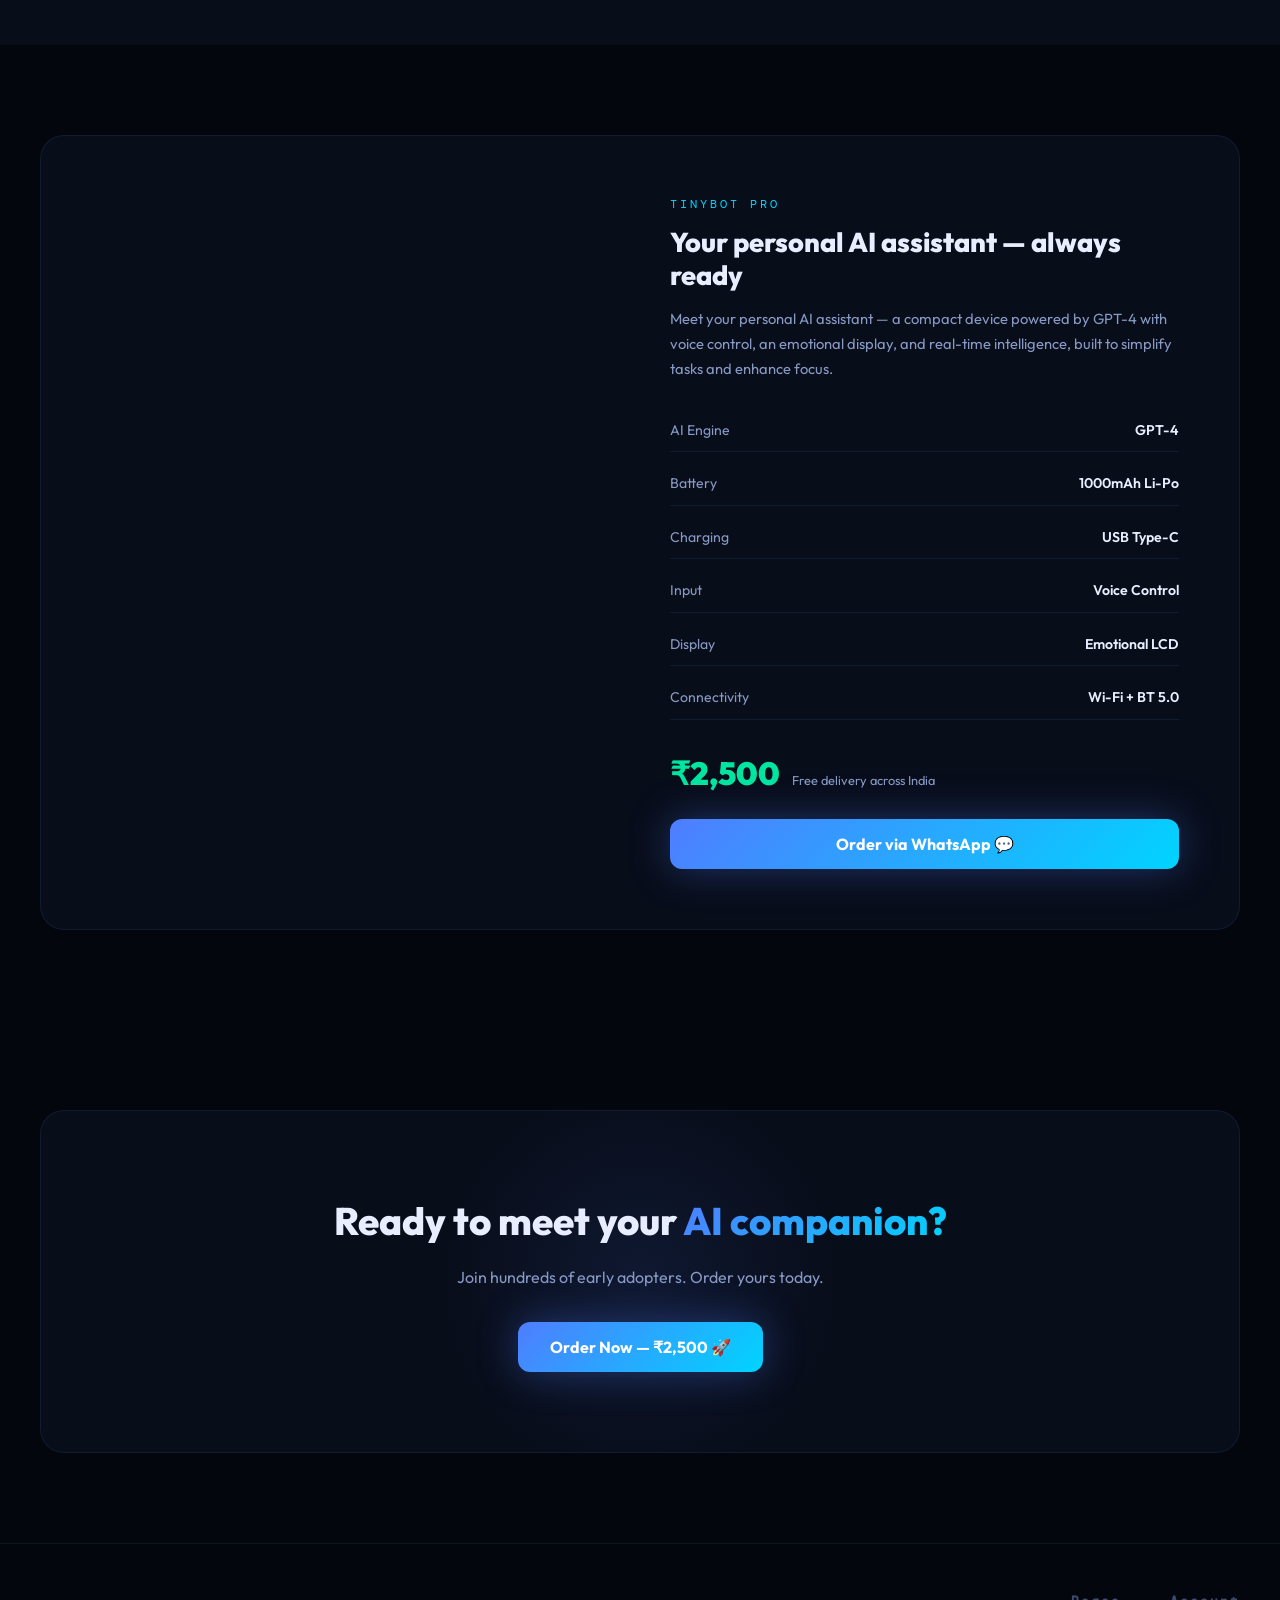
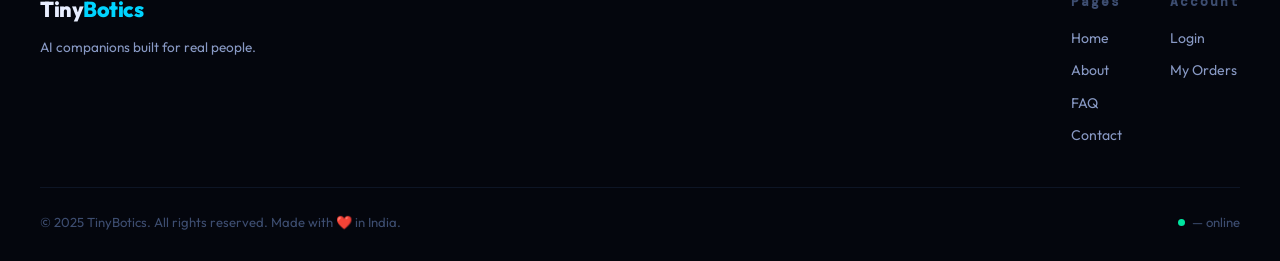
==== commit 02ce7eb0: "Update index.html" ====
--- a/index.html
+++ b/index.html
@@ -125,7 +125,6 @@
       <div class="product-img-wrap">
         <!-- REPLACE WITH YOUR GITHUB IMAGE -->
         <img src="https://raw.githubusercontent.com/Sahusohan/robo/refs/heads/main/images/file_00000000af5871fa86907bddb2da27bc.png" alt="TinyBot Pro" class="product-img" onerror="this.style.display='none'">
-        <div class="product-img-fallback" id="prod-fallback">🤖</div>
       </div>
       <div class="product-info">
         <p class="section-tag">TinyBot Pro</p>
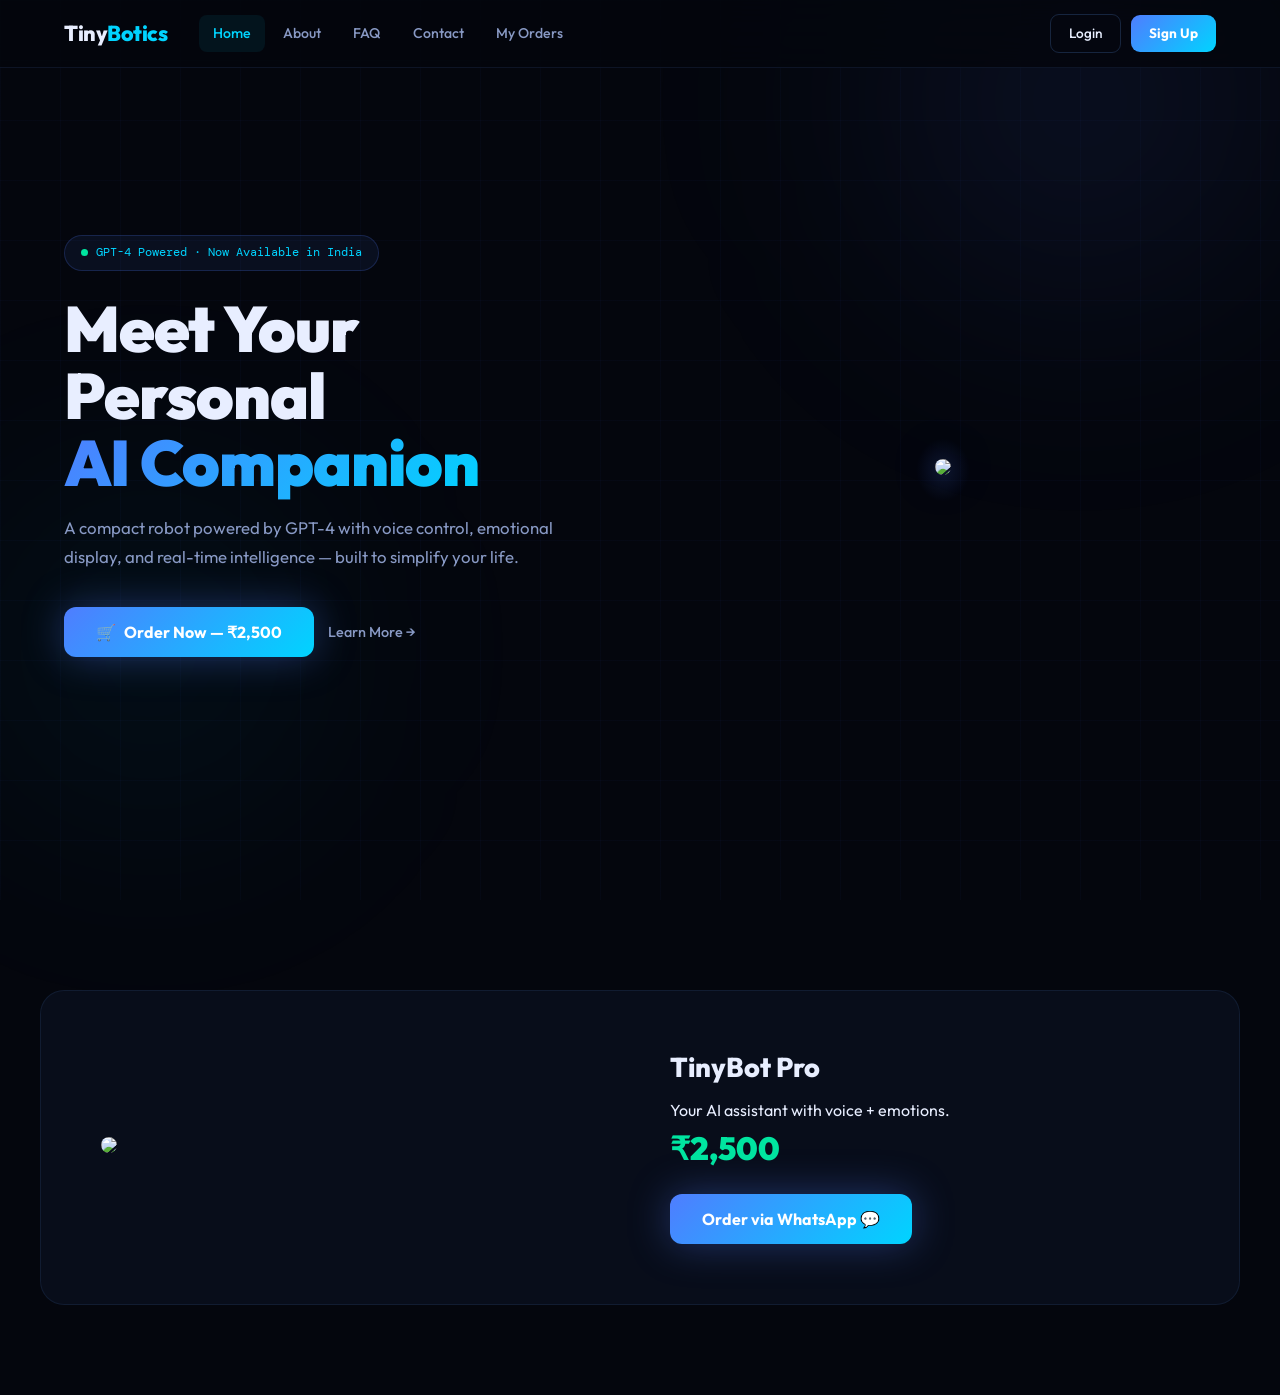
==== commit a93aa73f: "Update index.html" ====
--- a/index.html
+++ b/index.html
@@ -59,240 +59,71 @@
       </button>
       <a href="about.html" class="btn-learn">Learn More →</a>
     </div>
-    <div class="hero-stats">
-      <div class="stat"><span class="stat-n">GPT-4</span><span class="stat-l">AI Engine</span></div>
-      <div class="stat-divider"></div>
-      <div class="stat"><span class="stat-n">1000mAh</span><span class="stat-l">Battery</span></div>
-      <div class="stat-divider"></div>
-      <div class="stat"><span class="stat-n">USB-C</span><span class="stat-l">Charging</span></div>
-      <div class="stat-divider"></div>
-      <div class="stat"><span class="stat-n">₹2,500</span><span class="stat-l">Only</span></div>
-    </div>
   </div>
   <div class="hero-image">
-    <!-- REPLACE src WITH YOUR GITHUB RAW IMAGE LINK -->
     <div class="robot-frame">
-      <img src="https://raw.githubusercontent.com/Sahusohan/robo/refs/heads/main/images/file_00000000f62471fa93a7ef1a88999980.png" alt="TinyBot Pro" class="robot-img" onerror="this.parentElement.innerHTML=robotFallback()">
+      <img src="https://raw.githubusercontent.com/Sahusohan/robo/refs/heads/main/images/file_00000000f62471fa93a7ef1a88999980.png" class="robot-img">
       <div class="robot-glow"></div>
     </div>
   </div>
 </section>
 
-<!-- FEATURES -->
-<section class="section features-section">
+<!-- PRODUCT -->
+<section class="section product-section">
   <div class="container">
-    <p class="section-tag">Why TinyBot?</p>
-    <h2 class="section-title">Built Different. <span class="gradient-text">Built Smart.</span></h2>
-    <div class="features-grid">
-      <div class="feature-card">
-        <div class="feat-icon">🧠</div>
-        <h3>GPT-4 Intelligence</h3>
-        <p>Real conversations, real answers. Powered by the world's most advanced AI model.</p>
+    <div class="product-card">
+      <div class="product-img-wrap">
+        <img src="https://raw.githubusercontent.com/Sahusohan/robo/refs/heads/main/images/file_00000000af5871fa86907bddb2da27bc.png" class="product-img">
       </div>
-      <div class="feature-card">
-        <div class="feat-icon">🎙️</div>
-        <h3>Voice Control</h3>
-        <p>Just speak naturally. TinyBot listens, understands, and responds instantly.</p>
-      </div>
-      <div class="feature-card">
-        <div class="feat-icon">😊</div>
-        <h3>Emotional Display</h3>
-        <p>An expressive screen that shows emotions — making interactions feel human.</p>
-      </div>
-      <div class="feature-card">
-        <div class="feat-icon">⚡</div>
-        <h3>USB Type-C</h3>
-        <p>Modern fast charging with the universal USB-C connector. No proprietary cables.</p>
-      </div>
-      <div class="feature-card">
-        <div class="feat-icon">🔋</div>
-        <h3>1000mAh Battery</h3>
-        <p>Long-lasting battery life to keep your AI companion running all day.</p>
-      </div>
-      <div class="feature-card">
-        <div class="feat-icon">📡</div>
-        <h3>Always Connected</h3>
-        <p>Wi-Fi enabled for real-time intelligence and constant updates.</p>
+      <div class="product-info">
+        <h2>TinyBot Pro</h2>
+        <p>Your AI assistant with voice + emotions.</p>
+        <div class="product-price-row">
+          <span class="product-price">₹2,500</span>
+        </div>
+        <button class="btn-buy-hero" onclick="handleBuy()">Order via WhatsApp 💬</button>
       </div>
     </div>
   </div>
 </section>
 
-<!-- PRODUCT SHOWCASE -->
-<section class="section product-section">
-  <div class="container">
-    <div class="product-card">
-      <div class="product-img-wrap">
-        <!-- REPLACE WITH YOUR GITHUB IMAGE -->
-        <img src="https://raw.githubusercontent.com/Sahusohan/robo/refs/heads/main/images/file_00000000af5871fa86907bddb2da27bc.png" alt="TinyBot Pro" class="product-img" onerror="this.style.display='none'">
-      </div>
-      <div class="product-info">
-        <p class="section-tag">TinyBot Pro</p>
-        <h2>Your personal AI assistant — always ready</h2>
-        <p class="product-desc">Meet your personal AI assistant — a compact device powered by GPT-4 with voice control, an emotional display, and real-time intelligence, built to simplify tasks and enhance focus.</p>
-        <ul class="product-specs">
-          <li><span class="spec-key">AI Engine</span><span class="spec-val">GPT-4</span></li>
-          <li><span class="spec-key">Battery</span><span class="spec-val">1000mAh Li-Po</span></li>
-          <li><span class="spec-key">Charging</span><span class="spec-val">USB Type-C</span></li>
-          <li><span class="spec-key">Input</span><span class="spec-val">Voice Control</span></li>
-          <li><span class="spec-key">Display</span><span class="spec-val">Emotional LCD</span></li>
-          <li><span class="spec-key">Connectivity</span><span class="spec-val">Wi-Fi + BT 5.0</span></li>
-        </ul>
-        <div class="product-price-row">
-          <span class="product-price">₹2,500</span>
-          <span class="price-note">Free delivery across India</span>
-        </div>
-        <button class="btn-buy-hero" onclick="handleBuy()" style="width:100%;justify-content:center;">Order via WhatsApp 💬</button>
-      </div>
-    </div>
-  </div>
-</section>
-
-<!-- CTA -->
-<section class="section cta-section">
-  <div class="container">
-    <div class="cta-box">
-      <div class="cta-orb"></div>
-      <h2>Ready to meet your <span class="gradient-text">AI companion?</span></h2>
-      <p>Join hundreds of early adopters. Order yours today.</p>
-      <button class="btn-buy-hero" onclick="handleBuy()">Order Now — ₹2,500 🚀</button>
-    </div>
-  </div>
-</section>
-
-<!-- FOOTER -->
-<footer class="footer">
-  <div class="container">
-    <div class="footer-top">
-      <div class="footer-brand">
-        <div class="logo">Tiny<span>Botics</span></div>
-        <p>AI companions built for real people.</p>
-      </div>
-      <div class="footer-links">
-        <div class="footer-col">
-          <h4>Pages</h4>
-          <a href="index.html">Home</a>
-          <a href="about.html">About</a>
-          <a href="faq.html">FAQ</a>
-          <a href="contact.html">Contact</a>
-        </div>
-        <div class="footer-col">
-          <h4>Account</h4>
-          <a href="login.html">Login</a>
-          <a href="orders.html">My Orders</a>
-        </div>
-      </div>
-    </div>
-    <div class="footer-bottom">
-      <p>© 2025 TinyBotics. All rights reserved. Made with ❤️ in India.</p>
-      <div class="visitor-pill" id="visitor-pill">
-        <span class="vis-dot"></span>
-        <span id="vis-count">— online</span>
-      </div>
-    </div>
-  </div>
-</footer>
-
-<!-- TOAST -->
-<div class="toast" id="toast"></div>
-
 <script type="module">
 import { initializeApp } from "https://www.gstatic.com/firebasejs/10.12.0/firebase-app.js";
-import { getAuth, onAuthStateChanged, signOut } from "https://www.gstatic.com/firebasejs/10.12.0/firebase-auth.js";
-import { getFirestore, collection, addDoc, getDocs, doc, setDoc, serverTimestamp } from "https://www.gstatic.com/firebasejs/10.12.0/firebase-firestore.js";
+import { getAuth, onAuthStateChanged } from "https://www.gstatic.com/firebasejs/10.12.0/firebase-auth.js";
 
 const firebaseConfig = {
   apiKey: "AIzaSyBPeJZRj48zLkgLziX-AaB--edSS_GfoOU",
   authDomain: "anonymousconfession-19707.firebaseapp.com",
-  databaseURL: "https://anonymousconfession-19707-default-rtdb.firebaseio.com",
   projectId: "anonymousconfession-19707",
-  storageBucket: "anonymousconfession-19707.firebasestorage.app",
-  messagingSenderId: "513711142017",
-  appId: "1:513711142017:web:319791913b52aa5b644980"
 };
 
 const app = initializeApp(firebaseConfig);
 const auth = getAuth(app);
-const db = getFirestore(app);
 let currentUser = null;
 
-onAuthStateChanged(auth, async (user) => {
+onAuthStateChanged(auth, (user) => {
   currentUser = user;
-  if (user) {
-    document.getElementById('nav-auth').style.display = 'none';
-    document.getElementById('nav-user').style.display = 'flex';
-    const name = user.displayName || user.email.split('@')[0];
-    document.getElementById('user-greeting').textContent = 'Hi, ' + name.split(' ')[0];
-    document.getElementById('nav-avatar').textContent = name.charAt(0).toUpperCase();
-    await setDoc(doc(db, 'visitors', user.uid), { lastSeen: serverTimestamp(), email: user.email }, { merge: true });
-  }
 });
-
-// Visitor count
-try {
-  const snap = await getDocs(collection(db, 'visitors'));
-  const now = Date.now();
-  let active = 0;
-  snap.forEach(d => {
-    const ts = d.data().lastSeen?.toMillis?.() || 0;
-    if (now - ts < 10 * 60 * 1000) active++;
-  });
-  document.getElementById('vis-count').textContent = Math.max(active, 1) + ' online';
-} catch(e) {}
 
 window.handleBuy = function() {
   if (!currentUser) {
-    showToast('⚠️ Please login first to place an order!', 'warn');
-    setTimeout(() => window.location.href = 'login.html', 1500);
+    alert("Login first!");
     return;
   }
-  const name = encodeURIComponent(currentUser.displayName || 'Customer');
-  const email = encodeURIComponent(currentUser.email);
+
   const msg = encodeURIComponent(
-    `Hello TinyBotics! 👋\n\nI want to order a TinyBot Pro.\n\nName: ${decodeURIComponent(name)}\nEmail: ${decodeURIComponent(email)}\nProduct: TinyBot Pro\nPrice: ₹2,500\n\nPlease confirm and share payment details. Thank you!`
+    "Hello TinyBotics! I want to order TinyBot Pro."
   );
-  // Save order
-  addDoc(collection(db, 'orders'), {
-    userId: currentUser.uid,
-    userName: currentUser.displayName || 'Customer',
-    userEmail: currentUser.email,
-    product: 'TinyBot Pro',
-    price: 2500,
-    status: 'pending',
-    trackingLink: '',
-    createdAt: serverTimestamp()
-  }).catch(() => {});
-  // REPLACE 919999999999 WITH YOUR NUMBER
-  window.open(`https://wa.me/919999999999?text=${msg}`, '_blank');
+
+  window.open('https://wa.me/917060128937?text=' + msg, '_blank');
 };
-
-window.doLogout = async function() {
-  await signOut(auth);
-  window.location.href = 'login.html';
-};
-
-window.toggleMenu = function() {
-  document.getElementById('avatar-dropdown').classList.toggle('open');
-};
-document.addEventListener('click', e => {
-  if (!e.target.closest('.avatar-wrap')) document.getElementById('avatar-dropdown')?.classList.remove('open');
-});
 </script>
 
 <script>
-function robotFallback() {
-  return '<div style="font-size:8rem;text-align:center;padding:40px">🤖</div>';
-}
 function toggleNav() {
   document.getElementById('nav-links').classList.toggle('open');
 }
-function showToast(msg, type) {
-  const t = document.getElementById('toast');
-  t.textContent = msg;
-  t.className = 'toast show ' + (type || '');
-  setTimeout(() => t.className = 'toast', 3000);
-}
-window.showToast = showToast;
 </script>
+
 </body>
-</html>
+  </html>
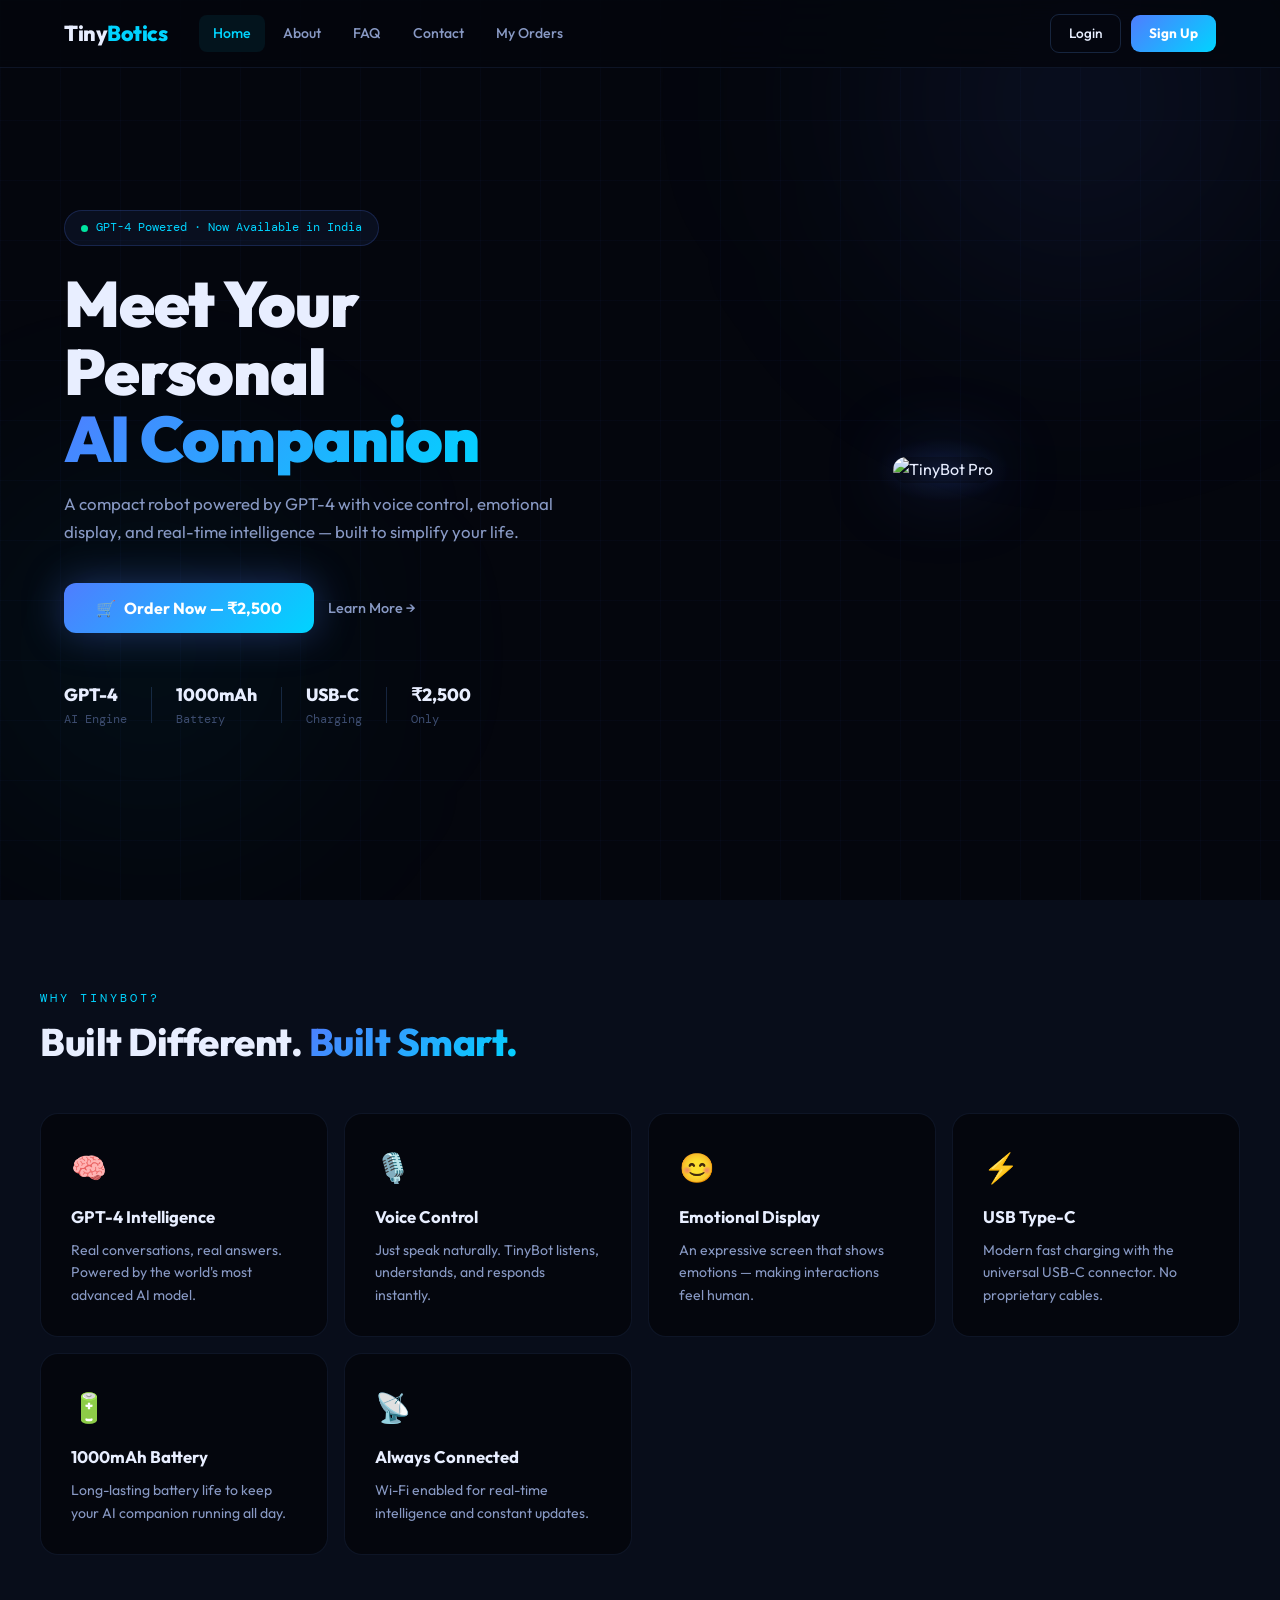
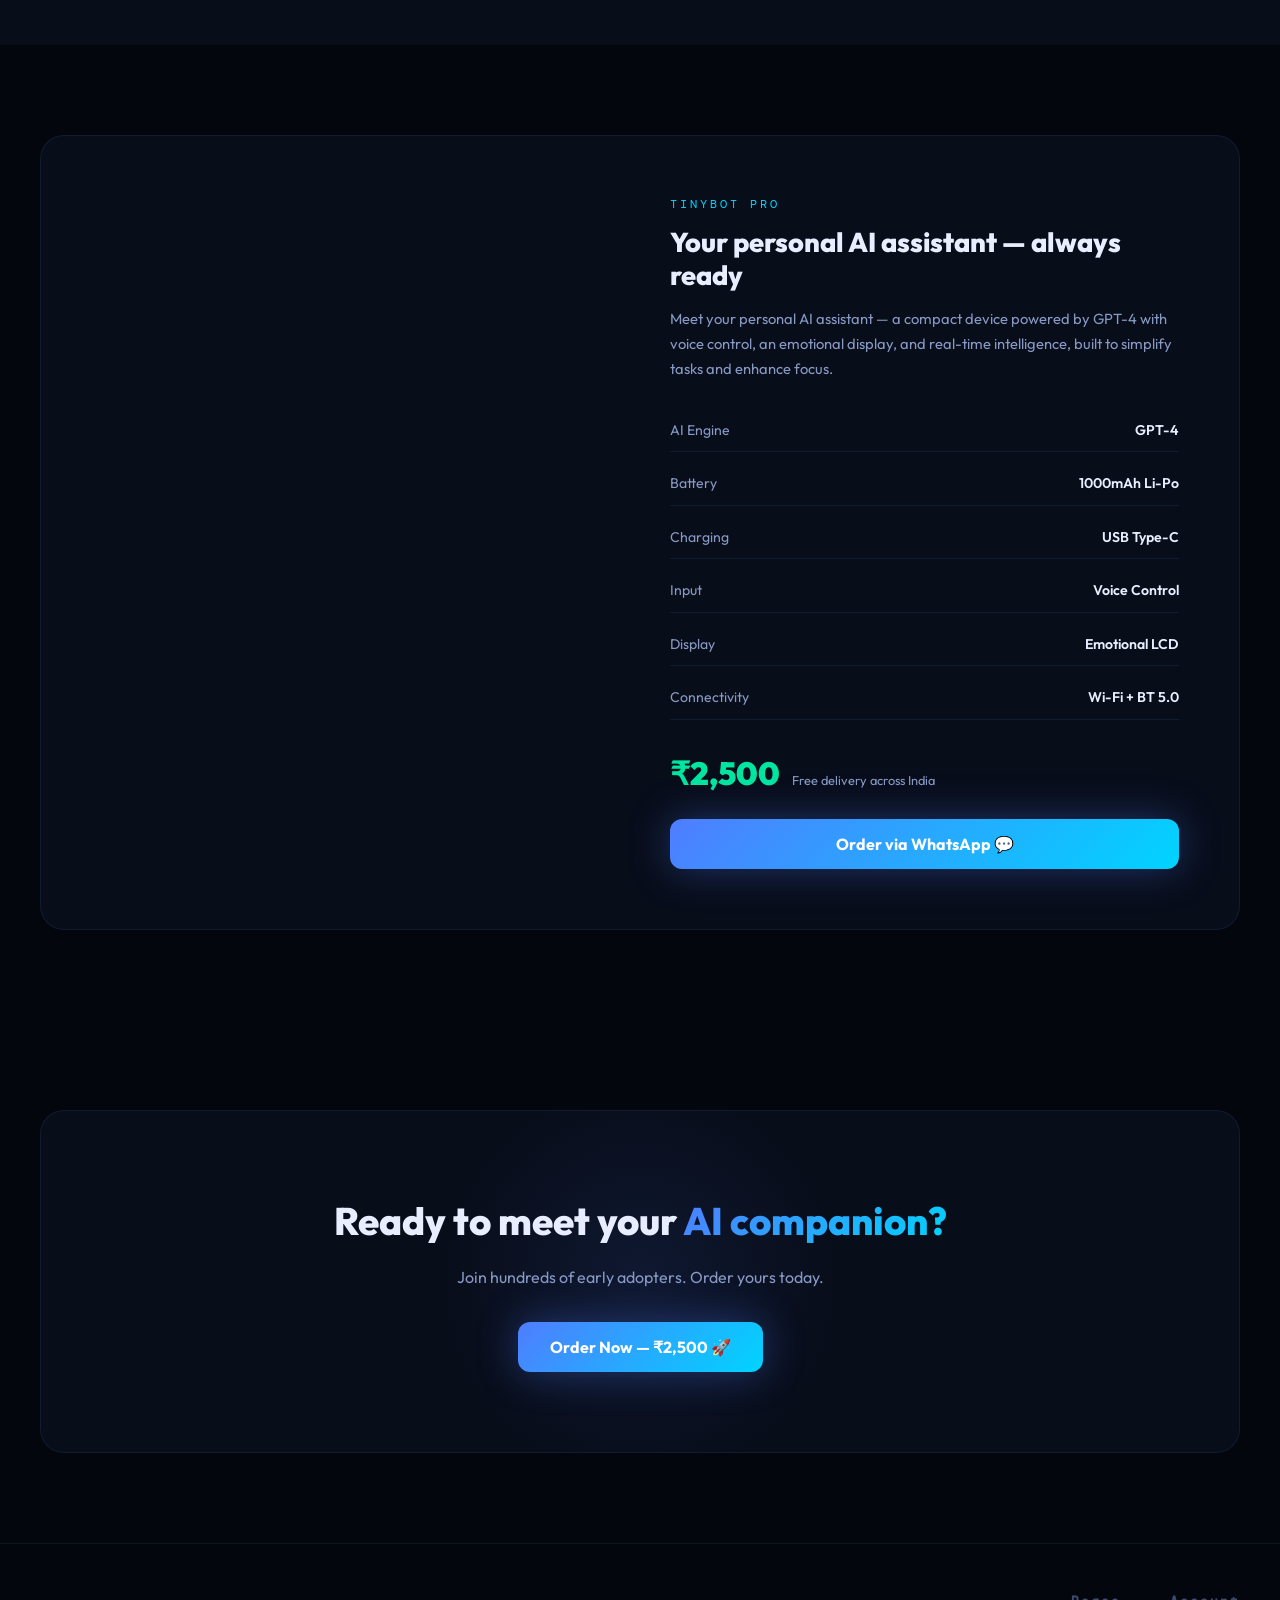
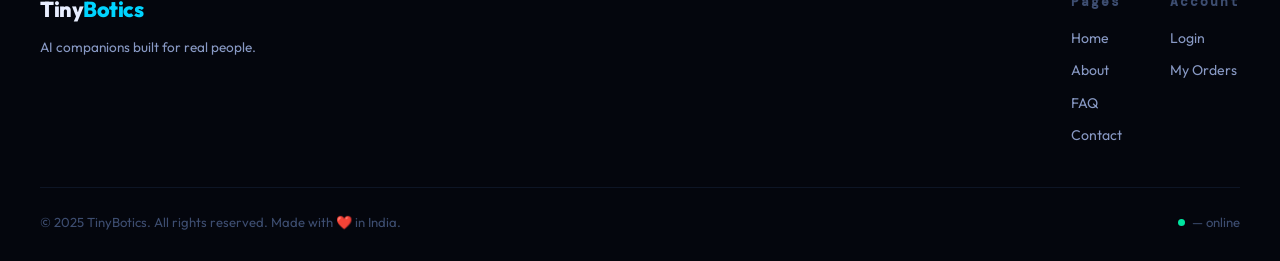
==== commit c1362dbd: "Update index.html" ====
--- a/index.html
+++ b/index.html
@@ -59,71 +59,240 @@
       </button>
       <a href="about.html" class="btn-learn">Learn More →</a>
     </div>
+    <div class="hero-stats">
+      <div class="stat"><span class="stat-n">GPT-4</span><span class="stat-l">AI Engine</span></div>
+      <div class="stat-divider"></div>
+      <div class="stat"><span class="stat-n">1000mAh</span><span class="stat-l">Battery</span></div>
+      <div class="stat-divider"></div>
+      <div class="stat"><span class="stat-n">USB-C</span><span class="stat-l">Charging</span></div>
+      <div class="stat-divider"></div>
+      <div class="stat"><span class="stat-n">₹2,500</span><span class="stat-l">Only</span></div>
+    </div>
   </div>
   <div class="hero-image">
+    <!-- REPLACE src WITH YOUR GITHUB RAW IMAGE LINK -->
     <div class="robot-frame">
-      <img src="https://raw.githubusercontent.com/Sahusohan/robo/refs/heads/main/images/file_00000000f62471fa93a7ef1a88999980.png" class="robot-img">
+      <img src="https://raw.githubusercontent.com/Sahusohan/robo/refs/heads/main/images/file_00000000f62471fa93a7ef1a88999980.png" alt="TinyBot Pro" class="robot-img" onerror="this.parentElement.innerHTML=robotFallback()">
       <div class="robot-glow"></div>
     </div>
   </div>
 </section>
 
-<!-- PRODUCT -->
+<!-- FEATURES -->
+<section class="section features-section">
+  <div class="container">
+    <p class="section-tag">Why TinyBot?</p>
+    <h2 class="section-title">Built Different. <span class="gradient-text">Built Smart.</span></h2>
+    <div class="features-grid">
+      <div class="feature-card">
+        <div class="feat-icon">🧠</div>
+        <h3>GPT-4 Intelligence</h3>
+        <p>Real conversations, real answers. Powered by the world's most advanced AI model.</p>
+      </div>
+      <div class="feature-card">
+        <div class="feat-icon">🎙️</div>
+        <h3>Voice Control</h3>
+        <p>Just speak naturally. TinyBot listens, understands, and responds instantly.</p>
+      </div>
+      <div class="feature-card">
+        <div class="feat-icon">😊</div>
+        <h3>Emotional Display</h3>
+        <p>An expressive screen that shows emotions — making interactions feel human.</p>
+      </div>
+      <div class="feature-card">
+        <div class="feat-icon">⚡</div>
+        <h3>USB Type-C</h3>
+        <p>Modern fast charging with the universal USB-C connector. No proprietary cables.</p>
+      </div>
+      <div class="feature-card">
+        <div class="feat-icon">🔋</div>
+        <h3>1000mAh Battery</h3>
+        <p>Long-lasting battery life to keep your AI companion running all day.</p>
+      </div>
+      <div class="feature-card">
+        <div class="feat-icon">📡</div>
+        <h3>Always Connected</h3>
+        <p>Wi-Fi enabled for real-time intelligence and constant updates.</p>
+      </div>
+    </div>
+  </div>
+</section>
+
+<!-- PRODUCT SHOWCASE -->
 <section class="section product-section">
   <div class="container">
     <div class="product-card">
       <div class="product-img-wrap">
-        <img src="https://raw.githubusercontent.com/Sahusohan/robo/refs/heads/main/images/file_00000000af5871fa86907bddb2da27bc.png" class="product-img">
+        <!-- REPLACE WITH YOUR GITHUB IMAGE -->
+        <img src="https://raw.githubusercontent.com/Sahusohan/robo/refs/heads/main/images/file_00000000af5871fa86907bddb2da27bc.png" alt="TinyBot Pro" class="product-img" onerror="this.style.display='none'">
       </div>
       <div class="product-info">
-        <h2>TinyBot Pro</h2>
-        <p>Your AI assistant with voice + emotions.</p>
+        <p class="section-tag">TinyBot Pro</p>
+        <h2>Your personal AI assistant — always ready</h2>
+        <p class="product-desc">Meet your personal AI assistant — a compact device powered by GPT-4 with voice control, an emotional display, and real-time intelligence, built to simplify tasks and enhance focus.</p>
+        <ul class="product-specs">
+          <li><span class="spec-key">AI Engine</span><span class="spec-val">GPT-4</span></li>
+          <li><span class="spec-key">Battery</span><span class="spec-val">1000mAh Li-Po</span></li>
+          <li><span class="spec-key">Charging</span><span class="spec-val">USB Type-C</span></li>
+          <li><span class="spec-key">Input</span><span class="spec-val">Voice Control</span></li>
+          <li><span class="spec-key">Display</span><span class="spec-val">Emotional LCD</span></li>
+          <li><span class="spec-key">Connectivity</span><span class="spec-val">Wi-Fi + BT 5.0</span></li>
+        </ul>
         <div class="product-price-row">
           <span class="product-price">₹2,500</span>
-        </div>
-        <button class="btn-buy-hero" onclick="handleBuy()">Order via WhatsApp 💬</button>
-      </div>
-    </div>
-  </div>
-</section>
+          <span class="price-note">Free delivery across India</span>
+        </div>
+        <button class="btn-buy-hero" onclick="handleBuy()" style="width:100%;justify-content:center;">Order via WhatsApp 💬</button>
+      </div>
+    </div>
+  </div>
+</section>
+
+<!-- CTA -->
+<section class="section cta-section">
+  <div class="container">
+    <div class="cta-box">
+      <div class="cta-orb"></div>
+      <h2>Ready to meet your <span class="gradient-text">AI companion?</span></h2>
+      <p>Join hundreds of early adopters. Order yours today.</p>
+      <button class="btn-buy-hero" onclick="handleBuy()">Order Now — ₹2,500 🚀</button>
+    </div>
+  </div>
+</section>
+
+<!-- FOOTER -->
+<footer class="footer">
+  <div class="container">
+    <div class="footer-top">
+      <div class="footer-brand">
+        <div class="logo">Tiny<span>Botics</span></div>
+        <p>AI companions built for real people.</p>
+      </div>
+      <div class="footer-links">
+        <div class="footer-col">
+          <h4>Pages</h4>
+          <a href="index.html">Home</a>
+          <a href="about.html">About</a>
+          <a href="faq.html">FAQ</a>
+          <a href="contact.html">Contact</a>
+        </div>
+        <div class="footer-col">
+          <h4>Account</h4>
+          <a href="login.html">Login</a>
+          <a href="orders.html">My Orders</a>
+        </div>
+      </div>
+    </div>
+    <div class="footer-bottom">
+      <p>© 2025 TinyBotics. All rights reserved. Made with ❤️ in India.</p>
+      <div class="visitor-pill" id="visitor-pill">
+        <span class="vis-dot"></span>
+        <span id="vis-count">— online</span>
+      </div>
+    </div>
+  </div>
+</footer>
+
+<!-- TOAST -->
+<div class="toast" id="toast"></div>
 
 <script type="module">
 import { initializeApp } from "https://www.gstatic.com/firebasejs/10.12.0/firebase-app.js";
-import { getAuth, onAuthStateChanged } from "https://www.gstatic.com/firebasejs/10.12.0/firebase-auth.js";
+import { getAuth, onAuthStateChanged, signOut } from "https://www.gstatic.com/firebasejs/10.12.0/firebase-auth.js";
+import { getFirestore, collection, addDoc, getDocs, doc, setDoc, serverTimestamp } from "https://www.gstatic.com/firebasejs/10.12.0/firebase-firestore.js";
 
 const firebaseConfig = {
   apiKey: "AIzaSyBPeJZRj48zLkgLziX-AaB--edSS_GfoOU",
   authDomain: "anonymousconfession-19707.firebaseapp.com",
+  databaseURL: "https://anonymousconfession-19707-default-rtdb.firebaseio.com",
   projectId: "anonymousconfession-19707",
+  storageBucket: "anonymousconfession-19707.firebasestorage.app",
+  messagingSenderId: "513711142017",
+  appId: "1:513711142017:web:319791913b52aa5b644980"
 };
 
 const app = initializeApp(firebaseConfig);
 const auth = getAuth(app);
+const db = getFirestore(app);
 let currentUser = null;
 
-onAuthStateChanged(auth, (user) => {
+onAuthStateChanged(auth, async (user) => {
   currentUser = user;
+  if (user) {
+    document.getElementById('nav-auth').style.display = 'none';
+    document.getElementById('nav-user').style.display = 'flex';
+    const name = user.displayName || user.email.split('@')[0];
+    document.getElementById('user-greeting').textContent = 'Hi, ' + name.split(' ')[0];
+    document.getElementById('nav-avatar').textContent = name.charAt(0).toUpperCase();
+    await setDoc(doc(db, 'visitors', user.uid), { lastSeen: serverTimestamp(), email: user.email }, { merge: true });
+  }
 });
+
+// Visitor count
+try {
+  const snap = await getDocs(collection(db, 'visitors'));
+  const now = Date.now();
+  let active = 0;
+  snap.forEach(d => {
+    const ts = d.data().lastSeen?.toMillis?.() || 0;
+    if (now - ts < 10 * 60 * 1000) active++;
+  });
+  document.getElementById('vis-count').textContent = Math.max(active, 1) + ' online';
+} catch(e) {}
 
 window.handleBuy = function() {
   if (!currentUser) {
-    alert("Login first!");
+    showToast('⚠️ Please login first to place an order!', 'warn');
+    setTimeout(() => window.location.href = 'login.html', 1500);
     return;
   }
-
+  const name = encodeURIComponent(currentUser.displayName || 'Customer');
+  const email = encodeURIComponent(currentUser.email);
   const msg = encodeURIComponent(
-    "Hello TinyBotics! I want to order TinyBot Pro."
+    `Hello TinyBotics! 👋\n\nI want to order a TinyBot Pro.\n\nName: ${decodeURIComponent(name)}\nEmail: ${decodeURIComponent(email)}\nProduct: TinyBot Pro\nPrice: ₹2,500\n\nPlease confirm and share payment details. Thank you!`
   );
-
-  window.open('https://wa.me/917060128937?text=' + msg, '_blank');
-};
+  // Save order
+  addDoc(collection(db, 'orders'), {
+    userId: currentUser.uid,
+    userName: currentUser.displayName || 'Customer',
+    userEmail: currentUser.email,
+    product: 'TinyBot Pro',
+    price: 2500,
+    status: 'pending',
+    trackingLink: '',
+    createdAt: serverTimestamp()
+  }).catch(() => {});
+  // REPLACE 919999999999 WITH YOUR NUMBER
+  window.open(`https://wa.me/917060128937?text=${msg}`, '_blank');
+};
+
+window.doLogout = async function() {
+  await signOut(auth);
+  window.location.href = 'login.html';
+};
+
+window.toggleMenu = function() {
+  document.getElementById('avatar-dropdown').classList.toggle('open');
+};
+document.addEventListener('click', e => {
+  if (!e.target.closest('.avatar-wrap')) document.getElementById('avatar-dropdown')?.classList.remove('open');
+});
 </script>
 
 <script>
+function robotFallback() {
+  return '<div style="font-size:8rem;text-align:center;padding:40px">🤖</div>';
+}
 function toggleNav() {
   document.getElementById('nav-links').classList.toggle('open');
 }
+function showToast(msg, type) {
+  const t = document.getElementById('toast');
+  t.textContent = msg;
+  t.className = 'toast show ' + (type || '');
+  setTimeout(() => t.className = 'toast', 3000);
+}
+window.showToast = showToast;
 </script>
-
 </body>
-  </html>
+                                            </html>
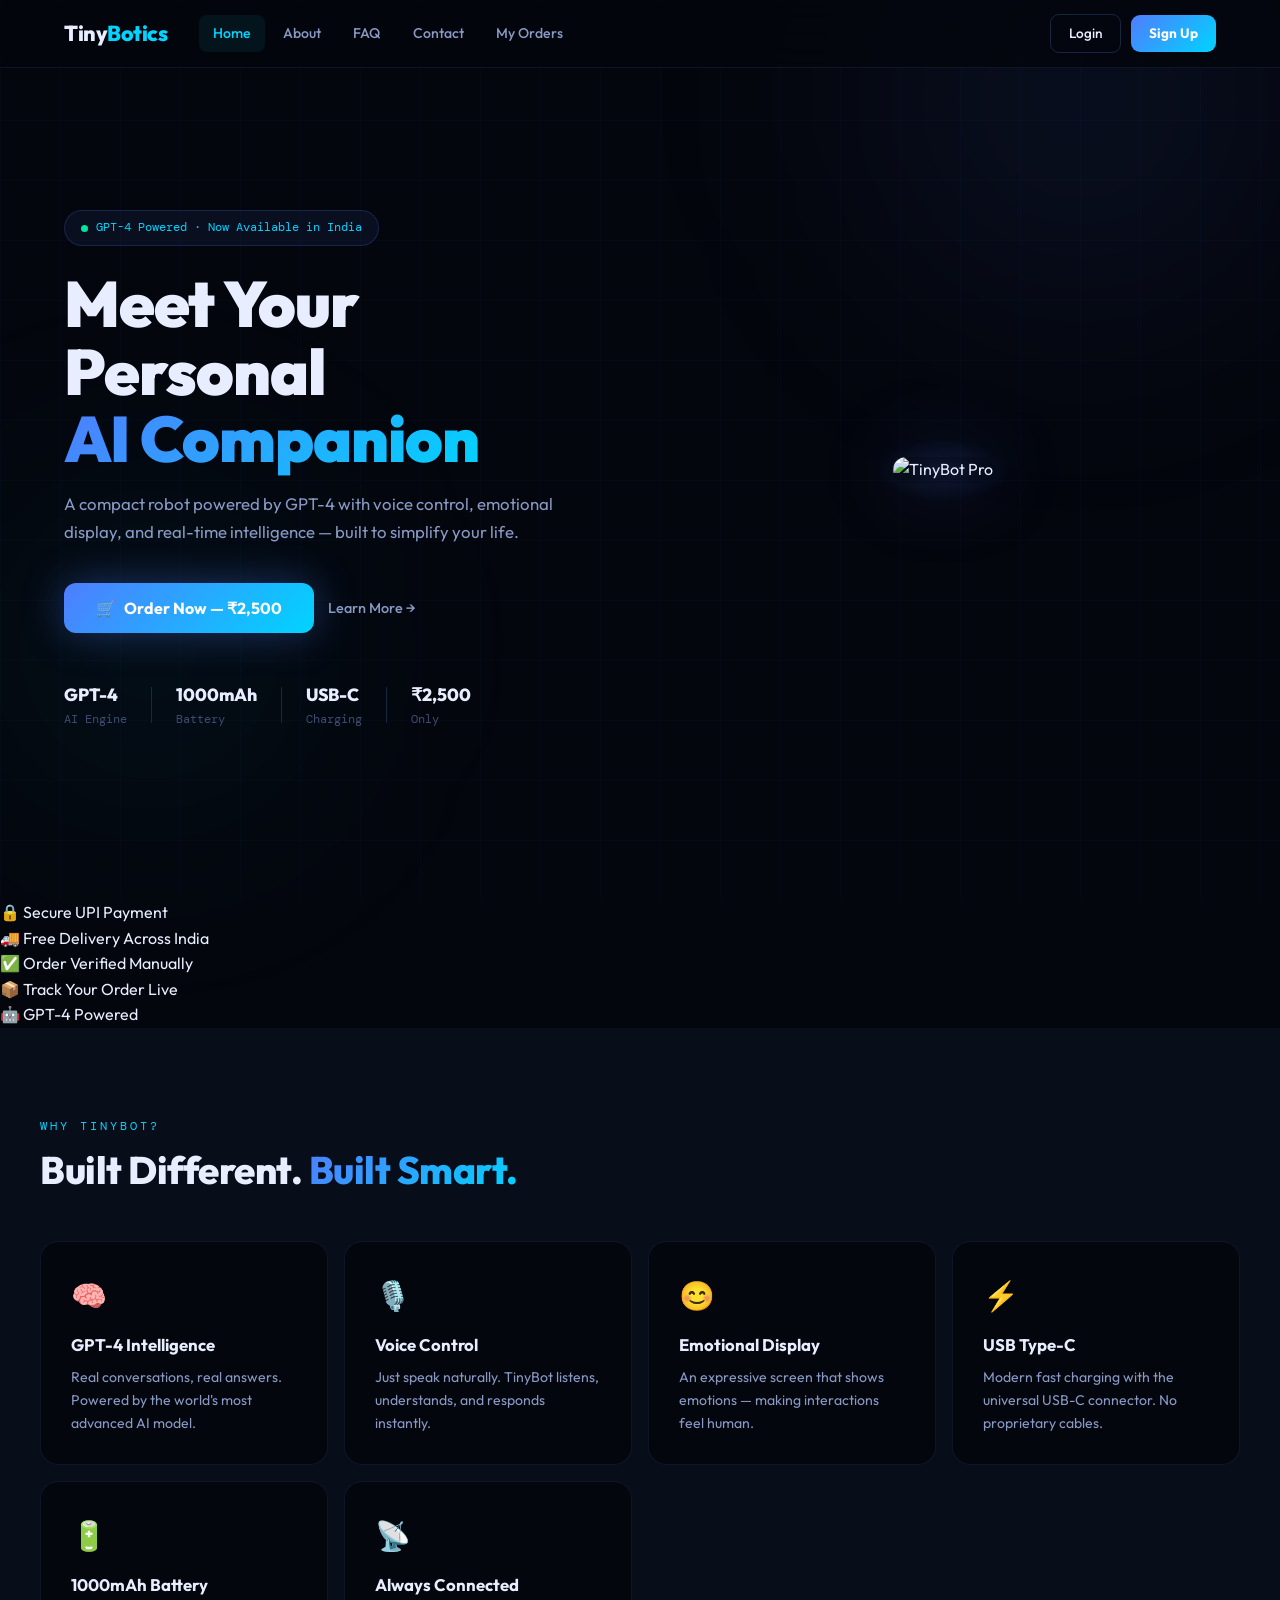
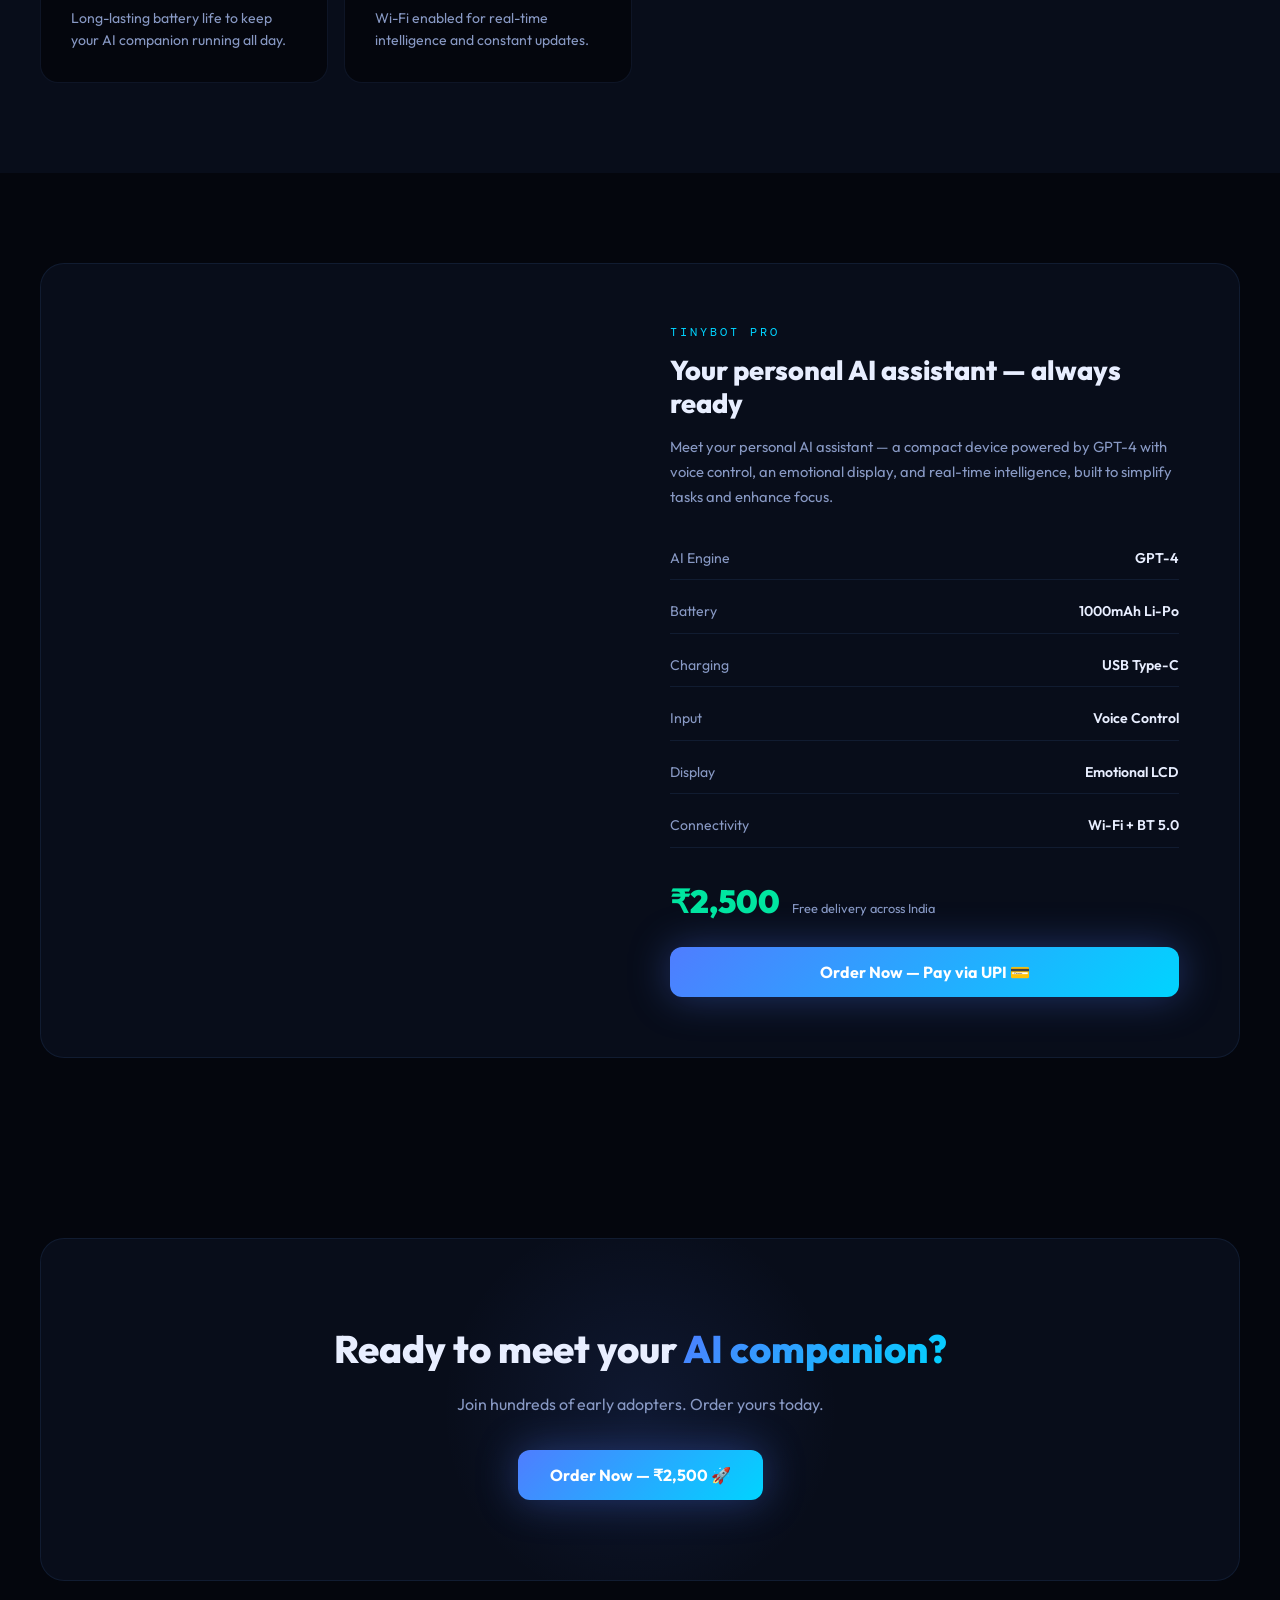
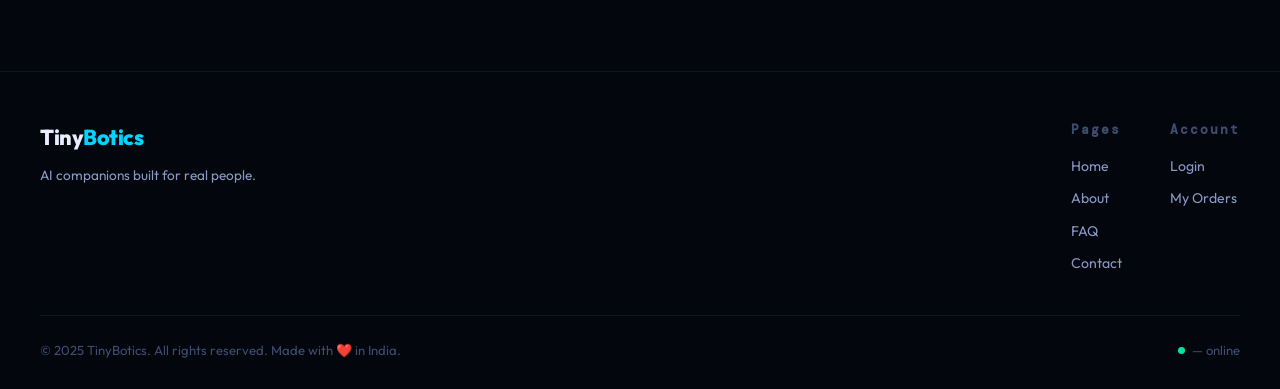
==== commit 006accf1: "Add files via upload" ====
--- a/index.html
+++ b/index.html
@@ -70,13 +70,23 @@
     </div>
   </div>
   <div class="hero-image">
-    <!-- REPLACE src WITH YOUR GITHUB RAW IMAGE LINK -->
     <div class="robot-frame">
       <img src="https://raw.githubusercontent.com/Sahusohan/robo/refs/heads/main/images/file_00000000f62471fa93a7ef1a88999980.png" alt="TinyBot Pro" class="robot-img" onerror="this.parentElement.innerHTML=robotFallback()">
       <div class="robot-glow"></div>
     </div>
   </div>
 </section>
+
+<!-- TRUST BAR -->
+<div class="trust-bar">
+  <div class="trust-inner">
+    <div class="trust-item"><span class="trust-icon">🔒</span> Secure UPI Payment</div>
+    <div class="trust-item"><span class="trust-icon">🚚</span> Free Delivery Across India</div>
+    <div class="trust-item"><span class="trust-icon">✅</span> Order Verified Manually</div>
+    <div class="trust-item"><span class="trust-icon">📦</span> Track Your Order Live</div>
+    <div class="trust-item"><span class="trust-icon">🤖</span> GPT-4 Powered</div>
+  </div>
+</div>
 
 <!-- FEATURES -->
 <section class="section features-section">
@@ -123,7 +133,6 @@
   <div class="container">
     <div class="product-card">
       <div class="product-img-wrap">
-        <!-- REPLACE WITH YOUR GITHUB IMAGE -->
         <img src="https://raw.githubusercontent.com/Sahusohan/robo/refs/heads/main/images/file_00000000af5871fa86907bddb2da27bc.png" alt="TinyBot Pro" class="product-img" onerror="this.style.display='none'">
       </div>
       <div class="product-info">
@@ -142,7 +151,7 @@
           <span class="product-price">₹2,500</span>
           <span class="price-note">Free delivery across India</span>
         </div>
-        <button class="btn-buy-hero" onclick="handleBuy()" style="width:100%;justify-content:center;">Order via WhatsApp 💬</button>
+        <button class="btn-buy-hero" onclick="handleBuy()" style="width:100%;justify-content:center;">Order Now — Pay via UPI 💳</button>
       </div>
     </div>
   </div>
@@ -193,13 +202,12 @@
   </div>
 </footer>
 
-<!-- TOAST -->
 <div class="toast" id="toast"></div>
 
 <script type="module">
 import { initializeApp } from "https://www.gstatic.com/firebasejs/10.12.0/firebase-app.js";
 import { getAuth, onAuthStateChanged, signOut } from "https://www.gstatic.com/firebasejs/10.12.0/firebase-auth.js";
-import { getFirestore, collection, addDoc, getDocs, doc, setDoc, serverTimestamp } from "https://www.gstatic.com/firebasejs/10.12.0/firebase-firestore.js";
+import { getFirestore, collection, addDoc, getDocs, doc, setDoc, getDoc, serverTimestamp } from "https://www.gstatic.com/firebasejs/10.12.0/firebase-firestore.js";
 
 const firebaseConfig = {
   apiKey: "AIzaSyBPeJZRj48zLkgLziX-AaB--edSS_GfoOU",
@@ -224,7 +232,18 @@
     const name = user.displayName || user.email.split('@')[0];
     document.getElementById('user-greeting').textContent = 'Hi, ' + name.split(' ')[0];
     document.getElementById('nav-avatar').textContent = name.charAt(0).toUpperCase();
-    await setDoc(doc(db, 'visitors', user.uid), { lastSeen: serverTimestamp(), email: user.email }, { merge: true });
+    // Track visitor with device info
+    await setDoc(doc(db, 'visitors', user.uid), {
+      lastSeen: serverTimestamp(),
+      email: user.email,
+      name: user.displayName || '',
+      userAgent: navigator.userAgent,
+      platform: navigator.platform,
+      language: navigator.language,
+      screenW: screen.width,
+      screenH: screen.height,
+      referrer: document.referrer || 'direct'
+    }, { merge: true });
   }
 });
 
@@ -240,37 +259,29 @@
   document.getElementById('vis-count').textContent = Math.max(active, 1) + ' online';
 } catch(e) {}
 
-window.handleBuy = function() {
+window.handleBuy = async function() {
   if (!currentUser) {
     showToast('⚠️ Please login first to place an order!', 'warn');
     setTimeout(() => window.location.href = 'login.html', 1500);
     return;
   }
-  const name = encodeURIComponent(currentUser.displayName || 'Customer');
-  const email = encodeURIComponent(currentUser.email);
-  const msg = encodeURIComponent(
-    `Hello TinyBotics! 👋\n\nI want to order a TinyBot Pro.\n\nName: ${decodeURIComponent(name)}\nEmail: ${decodeURIComponent(email)}\nProduct: TinyBot Pro\nPrice: ₹2,500\n\nPlease confirm and share payment details. Thank you!`
-  );
-  // Save order
-  addDoc(collection(db, 'orders'), {
-    userId: currentUser.uid,
-    userName: currentUser.displayName || 'Customer',
-    userEmail: currentUser.email,
-    product: 'TinyBot Pro',
-    price: 2500,
-    status: 'pending',
-    trackingLink: '',
-    createdAt: serverTimestamp()
-  }).catch(() => {});
-  // REPLACE 919999999999 WITH YOUR NUMBER
-  window.open(`https://wa.me/917060128937?text=${msg}`, '_blank');
+  // Check if address saved
+  try {
+    const snap = await getDoc(doc(db, 'users', currentUser.uid));
+    if (!snap.exists() || !snap.data().address?.pincode) {
+      showToast('⚠️ Please add your shipping address first!', 'warn');
+      setTimeout(() => window.location.href = 'login.html', 1500);
+      return;
+    }
+  } catch(e) {}
+  // Go to payment page
+  window.location.href = 'payment.html';
 };
 
 window.doLogout = async function() {
   await signOut(auth);
   window.location.href = 'login.html';
 };
-
 window.toggleMenu = function() {
   document.getElementById('avatar-dropdown').classList.toggle('open');
 };
@@ -280,12 +291,8 @@
 </script>
 
 <script>
-function robotFallback() {
-  return '<div style="font-size:8rem;text-align:center;padding:40px">🤖</div>';
-}
-function toggleNav() {
-  document.getElementById('nav-links').classList.toggle('open');
-}
+function robotFallback() { return '<div style="font-size:8rem;text-align:center;padding:40px">🤖</div>'; }
+function toggleNav() { document.getElementById('nav-links').classList.toggle('open'); }
 function showToast(msg, type) {
   const t = document.getElementById('toast');
   t.textContent = msg;
@@ -295,4 +302,4 @@
 window.showToast = showToast;
 </script>
 </body>
-                                            </html>
+</html>
